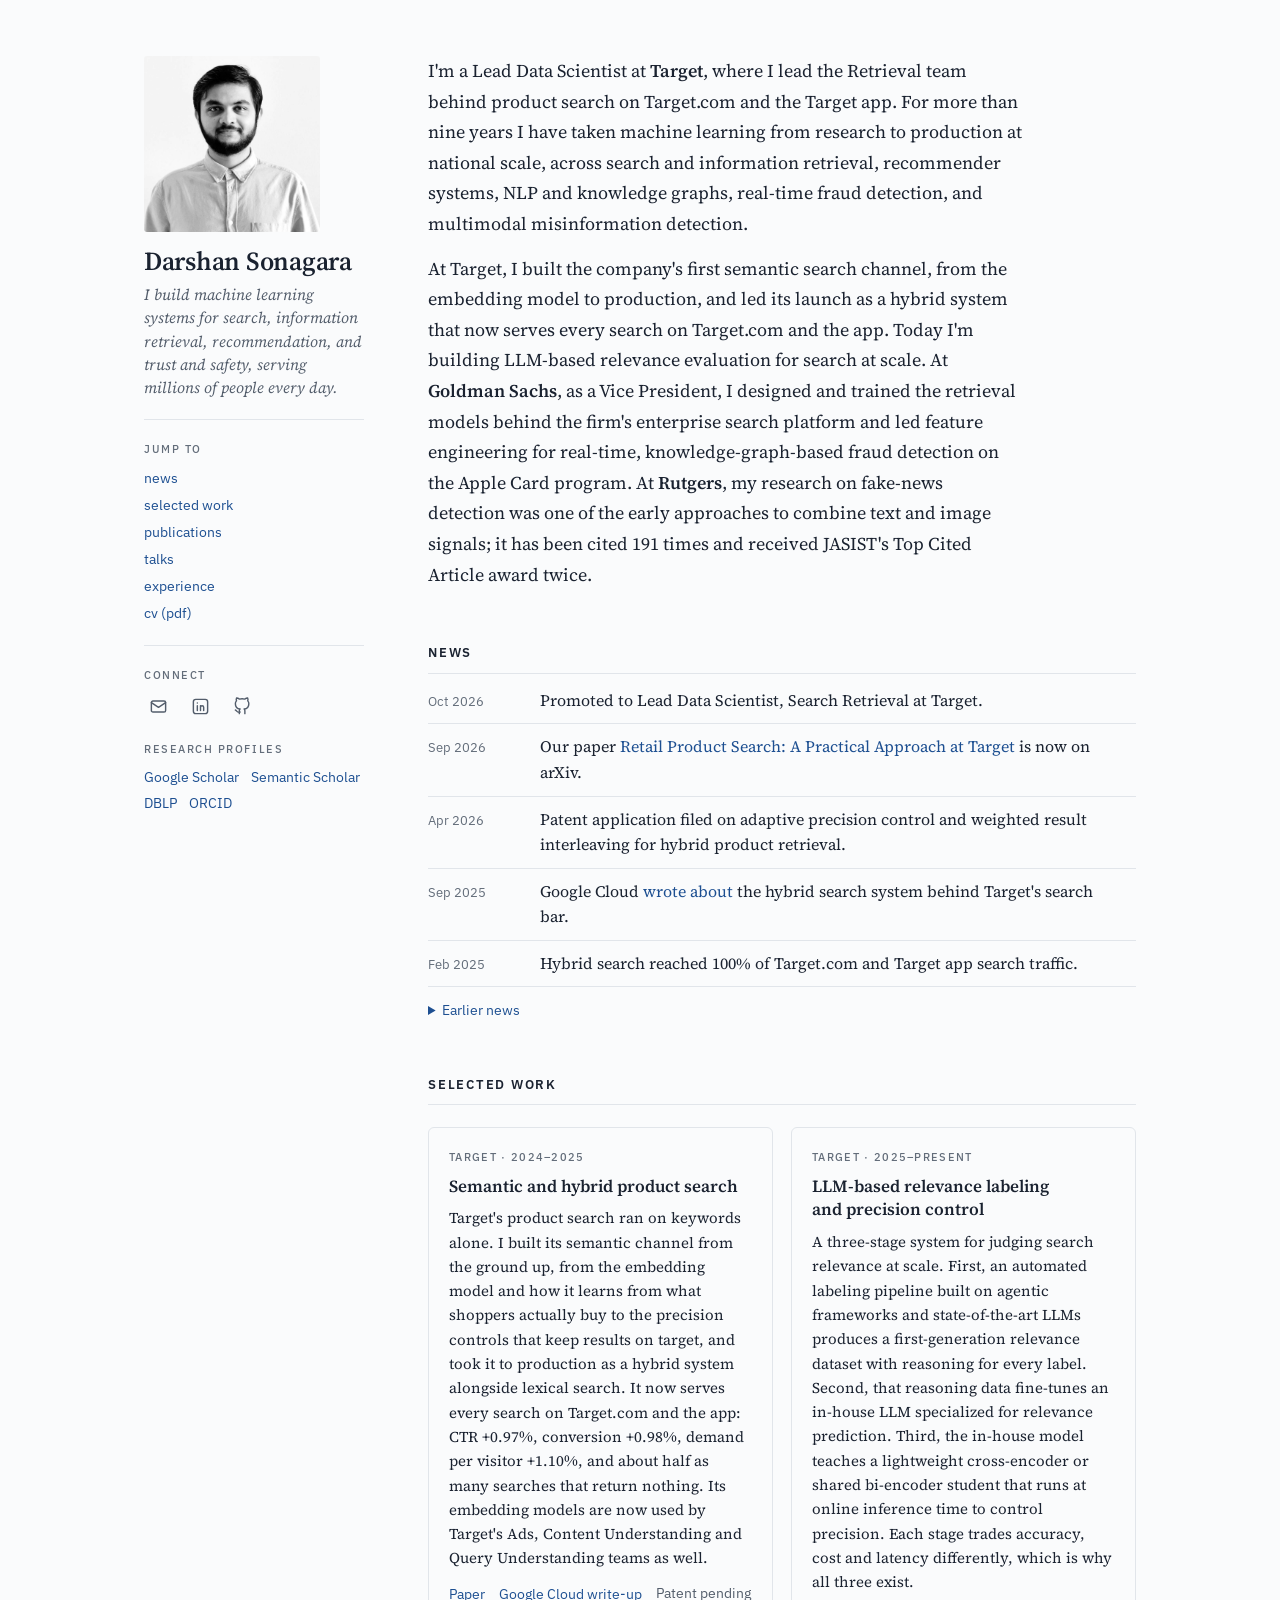
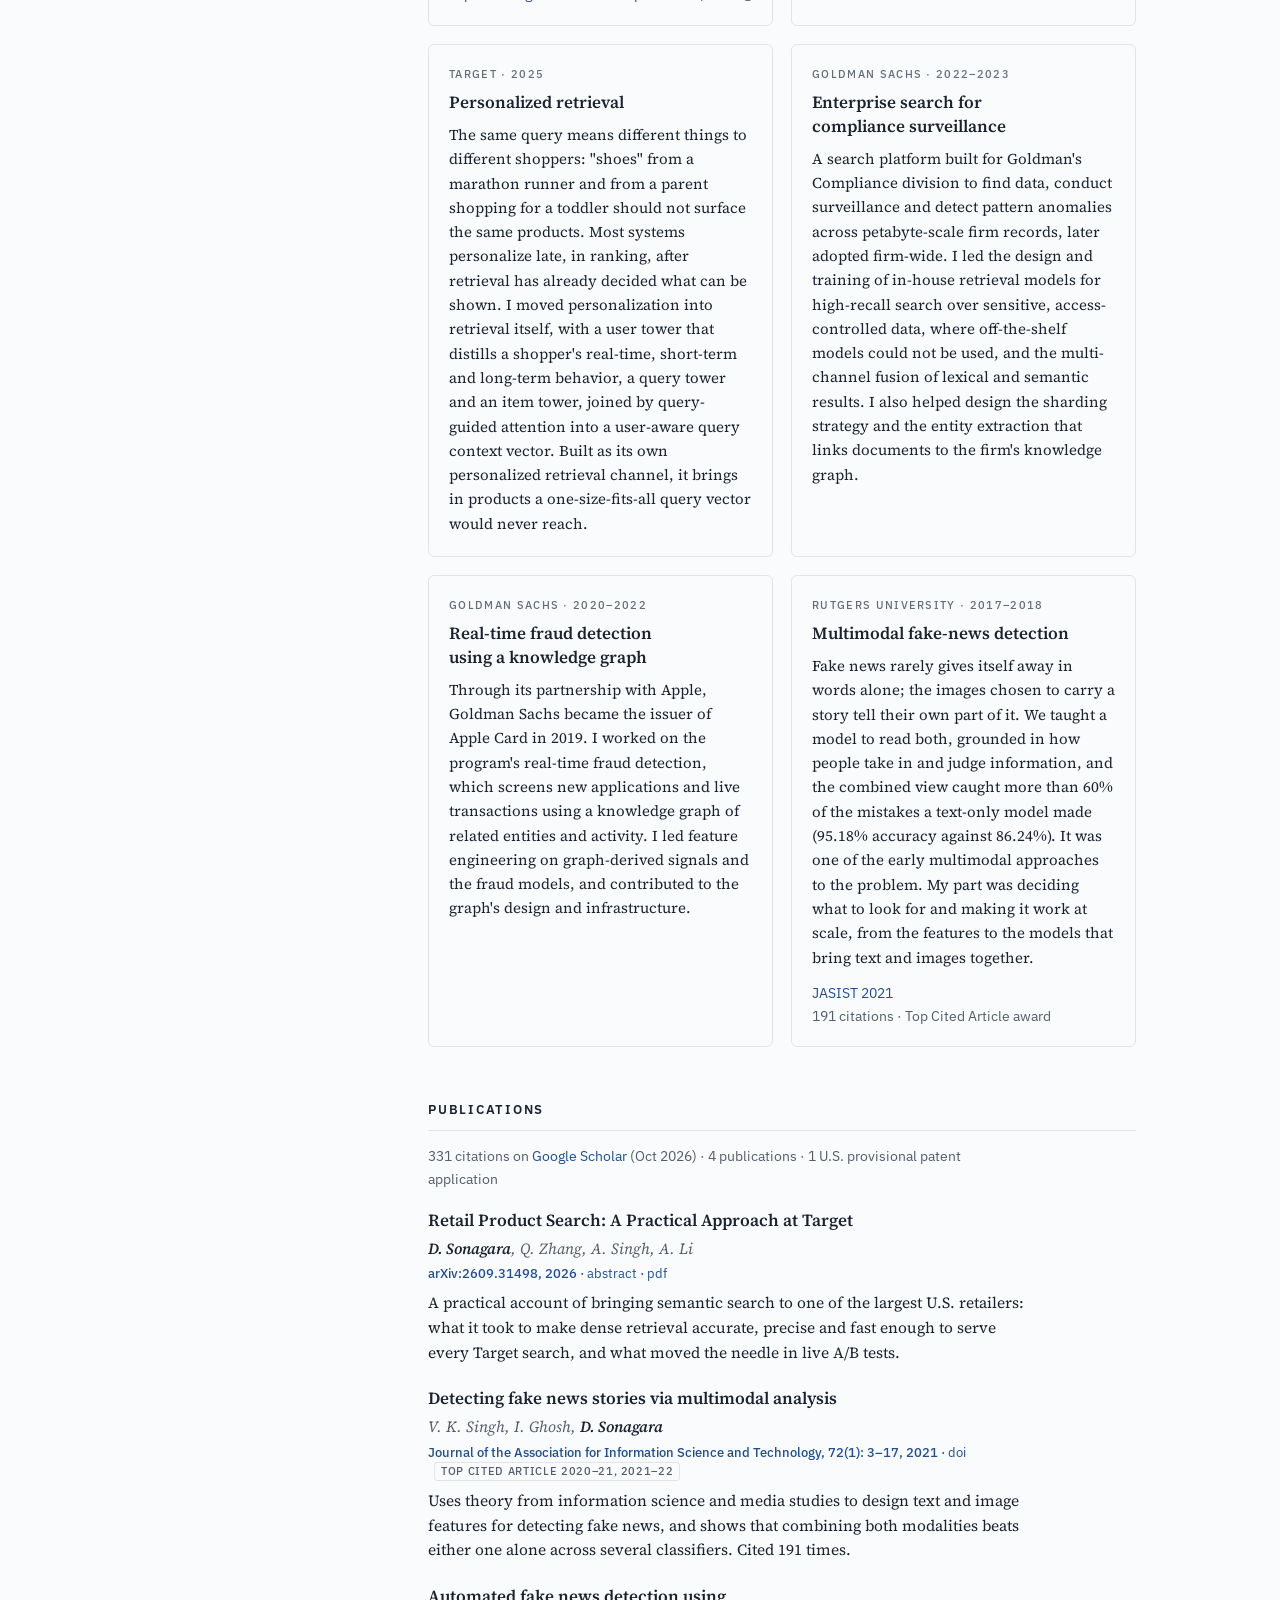
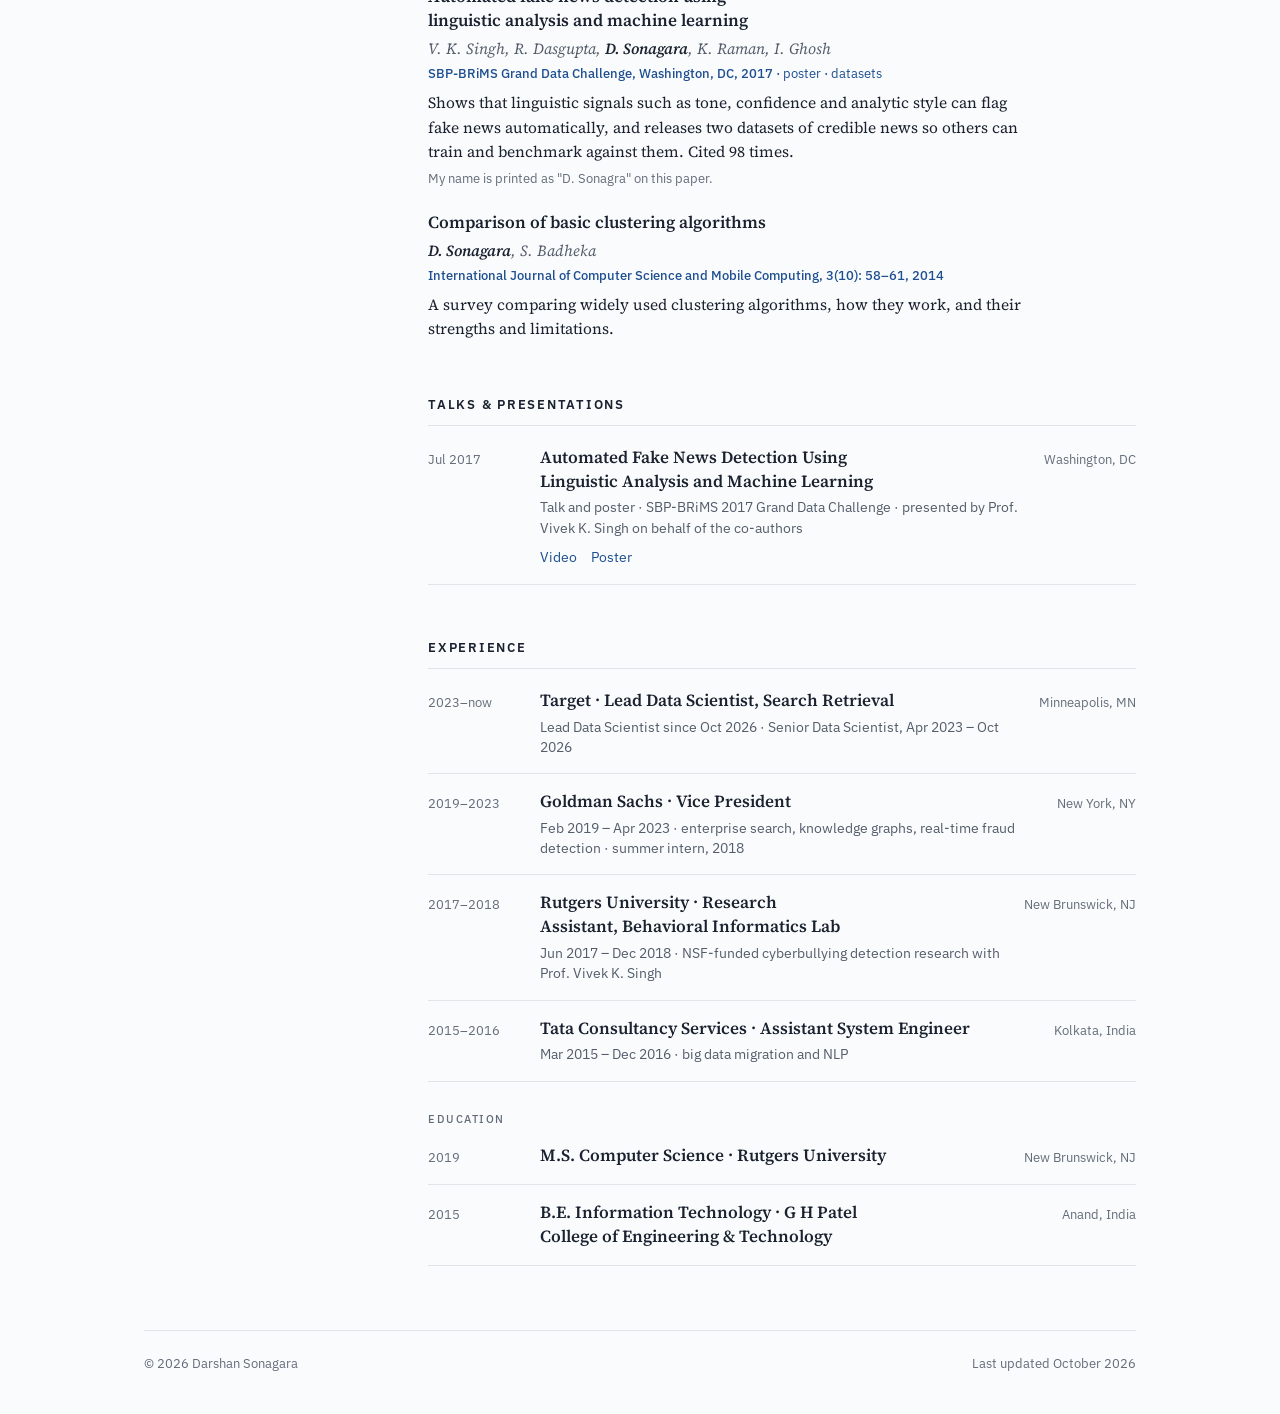
==== index.html @ cf30d99c "init" ====
<!doctype html>
<html lang="en">
<head>
<meta charset="utf-8">
<meta name="viewport" content="width=device-width, initial-scale=1, viewport-fit=cover">
<title>Darshan Sonagara</title>
<meta name="claude:viewport-fit-sides" content="cover">
<meta name="description" content="Darshan Sonagara is a Lead Data Scientist at Target who builds machine learning systems for search, information retrieval, recommendation, and trust and safety.">
<meta name="author" content="Darshan Sonagara">
<meta name="theme-color" content="#1d4f91">
<link rel="canonical" href="https://darshan2203.github.io/">
<meta property="og:type" content="profile">
<meta property="og:title" content="Darshan Sonagara">
<meta property="og:description" content="Lead Data Scientist at Target. Machine learning systems for search, information retrieval, recommendation, and trust and safety.">
<meta property="og:url" content="https://darshan2203.github.io/">
<meta property="og:image" content="https://darshan2203.github.io/assets/img/darshan.jpg">
<meta name="twitter:card" content="summary">
<link rel="icon" href="data:image/svg+xml,%3Csvg xmlns='http://www.w3.org/2000/svg' viewBox='0 0 64 64'%3E%3Crect width='64' height='64' rx='14' fill='%231d4f91'/%3E%3Ctext x='32' y='43' font-family='Georgia,serif' font-size='30' font-weight='700' fill='white' text-anchor='middle'%3EDS%3C/text%3E%3C/svg%3E">
<link rel="preconnect" href="https://fonts.googleapis.com">
<link rel="preconnect" href="https://fonts.gstatic.com" crossorigin>
<link rel="stylesheet" href="https://fonts.googleapis.com/css2?family=IBM+Plex+Sans:wght@400;500;600&amp;family=Source+Serif+4:ital,opsz,wght@0,8..60,400;0,8..60,600;1,8..60,400&amp;display=swap">
<link rel="stylesheet" href="assets/css/style.css">
<script type="application/ld+json">
{
  "@context": "https://schema.org",
  "@type": "Person",
  "name": "Darshan Sonagara",
  "alternateName": ["Darshan B. Sonagara", "Darshan Sonagra"],
  "url": "https://darshan2203.github.io/",
  "image": "https://darshan2203.github.io/assets/img/darshan.jpg",
  "jobTitle": "Lead Data Scientist",
  "worksFor": { "@type": "Organization", "name": "Target" },
  "alumniOf": [
    { "@type": "CollegeOrUniversity", "name": "Rutgers University" },
    { "@type": "CollegeOrUniversity", "name": "G H Patel College of Engineering & Technology" }
  ],
  "knowsAbout": ["Information retrieval", "Search", "Recommender systems", "Machine learning", "Natural language processing", "Knowledge graphs", "Trust and safety", "Fraud detection", "Misinformation detection"],
  "sameAs": [
    "https://scholar.google.com/citations?user=wBLBXfQAAAAJ",
    "https://www.semanticscholar.org/author/Darshan-Sonagara/1721001174",
    "https://dblp.org/pid/282/3063.html",
    "https://www.linkedin.com/in/darshan-sonagara/",
    "https://github.com/darshan2203",
    "https://orcid.org/0009-0008-5192-7582"
  ]
}
</script>
</head>
<body>

<div class="page">

  <aside class="side" aria-label="Profile">
    <div class="id">
      <img src="assets/img/darshan.jpg" alt="Portrait of Darshan Sonagara" width="176" height="176">
      <div>
        <h1>Darshan Sonagara</h1>
        <p class="tagline">I build machine learning systems for search, information retrieval, recommendation, and trust and safety, serving millions of people every day.</p>
      </div>
    </div>

    <hr>

    <nav aria-label="Sections">
      <p class="label">Jump to</p>
      <ul class="jump">
        <li><a href="#news">news</a></li>
        <li><a href="#work">selected work</a></li>
        <li><a href="#publications">publications</a></li>
        <li><a href="#talks">talks</a></li>
        <li><a href="#experience">experience</a></li>
        <li><a href="assets/cv/Darshan_Sonagara_CV.pdf">cv (pdf)</a></li>
      </ul>
    </nav>

    <hr>

    <div>
      <p class="label">Connect</p>
      <div class="icons">
        <a class="js-email" href="#contact" data-u="darshan.sonagara" data-d="gmail.com" aria-label="Email" title="Email"><svg viewBox="0 0 24 24" aria-hidden="true"><rect x="3" y="5" width="18" height="14" rx="2"/><path d="M3 7l9 6 9-6"/></svg></a>
        <a href="https://www.linkedin.com/in/darshan-sonagara/" aria-label="LinkedIn" title="LinkedIn"><svg viewBox="0 0 24 24" aria-hidden="true"><rect x="3" y="3" width="18" height="18" rx="3"/><path d="M8 11v6M8 7.5v.01M12 17v-4a2 2 0 0 1 4 0v4M12 11v6"/></svg></a>
        <a href="https://github.com/darshan2203" aria-label="GitHub" title="GitHub"><svg viewBox="0 0 24 24" aria-hidden="true"><path d="M9 19c-4 1.5-4-2-6-2.5M15 21v-3.5a3 3 0 0 0-1-2.3c3-.3 6-1.5 6-6.7a5 5 0 0 0-1.4-3.6 4.6 4.6 0 0 0-.1-3.6s-1.1-.3-3.7 1.4a12.5 12.5 0 0 0-6.6 0C5.6 1 4.5 1.3 4.5 1.3a4.6 4.6 0 0 0-.1 3.6A5 5 0 0 0 3 8.5c0 5.2 3 6.4 6 6.7a3 3 0 0 0-1 2.3V21"/></svg></a>
      </div>
    </div>

    <div>
      <p class="label">Research profiles</p>
      <p class="profiles"><a href="https://scholar.google.com/citations?user=wBLBXfQAAAAJ">Google Scholar</a><a href="https://www.semanticscholar.org/author/Darshan-Sonagara/1721001174">Semantic Scholar</a><a href="https://dblp.org/pid/282/3063.html">DBLP</a><a href="https://orcid.org/0009-0008-5192-7582">ORCID</a></p>
    </div>
  </aside>

  <main>

    <section id="about" aria-label="About">
      <div class="bio">
        <p>I'm a Lead Data Scientist at <b>Target</b>, where I lead the Retrieval team behind product search on Target.com and the Target app. For more than nine years I have taken machine learning from research to production at national scale, across search and information retrieval, recommender systems, NLP and knowledge graphs, real-time fraud detection, and multimodal misinformation detection.</p>
        <p>At Target, I built the company's first semantic search channel, from the embedding model to production, and led its launch as a hybrid system that now serves every search on Target.com and the app. Today I'm building LLM-based relevance evaluation for search at scale. At <b>Goldman Sachs</b>, as a Vice President, I designed and trained the retrieval models behind the firm's enterprise search platform and led feature engineering for real-time, knowledge-graph-based fraud detection on the Apple Card program. At <b>Rutgers</b>, my research on fake-news detection was one of the early approaches to combine text and image signals; it has been cited 191 times and received JASIST's Top Cited Article award twice.</p>
      </div>
    </section>

    <section id="news" aria-labelledby="news-title">
      <h2 id="news-title">News</h2>
      <ul class="rows">
        <li class="row compact"><span class="when">Oct 2026</span><div class="what">Promoted to Lead Data Scientist, Search Retrieval at Target.</div></li>
        <li class="row compact"><span class="when">Sep 2026</span><div class="what"><span>Our paper <a href="https://arxiv.org/abs/2609.31498">Retail Product Search: A Practical Approach at Target</a> is now on arXiv.</span></div></li>
        <li class="row compact"><span class="when">Apr 2026</span><div class="what">Patent application filed on adaptive precision control and weighted result interleaving for hybrid product retrieval.</div></li>
        <li class="row compact"><span class="when">Sep 2025</span><div class="what"><span>Google Cloud <a href="https://cloud.google.com/blog/topics/retail/from-query-to-cart-inside-targets-search-bar-overhaul-with-alloydb-ai/">wrote about</a> the hybrid search system behind Target's search bar.</span></div></li>
        <li class="row compact"><span class="when">Feb 2025</span><div class="what">Hybrid search reached 100% of Target.com and Target app search traffic.</div></li>
      </ul>
      <details class="more">
        <summary>Earlier news</summary>
        <ul class="rows">
          <li class="row compact"><span class="when">Apr 2023</span><div class="what">Joined Target as a Senior Data Scientist on the Search team.</div></li>
          <li class="row compact"><span class="when">May 2020</span><div class="what"><span>Our paper <a href="https://doi.org/10.1002/asi.24359">Detecting fake news stories via multimodal analysis</a> was published online in JASIST.</span></div></li>
          <li class="row compact"><span class="when">Feb 2019</span><div class="what">Joined Goldman Sachs in New York.</div></li>
          <li class="row compact"><span class="when">Jul 2017</span><div class="what">Our fake-news detection work was presented at SBP-BRiMS 2017 in Washington, DC, with two public credible-news datasets.</div></li>
          <li class="row compact"><span class="when">Jun 2017</span><div class="what">Joined Prof. Vivek K. Singh's Behavioral Informatics Lab at Rutgers as a Research Assistant.</div></li>
        </ul>
      </details>
    </section>

    <section id="work" aria-labelledby="work-title">
      <h2 id="work-title">Selected work</h2>
      <div class="cards">
        <article class="card">
          <span class="meta">Target · 2024–2025</span>
          <h3>Semantic and hybrid product search</h3>
          <p>Target's product search ran on keywords alone. I built its semantic channel from the ground up, from the embedding model and how it learns from what shoppers actually buy to the precision controls that keep results on target, and took it to production as a hybrid system alongside lexical search. It now serves every search on Target.com and the app: CTR +0.97%, conversion +0.98%, demand per visitor +1.10%, and about half as many searches that return nothing. Its embedding models are now used by Target's Ads, Content Understanding and Query Understanding teams as well.</p>
            <div class="links"><a href="https://arxiv.org/abs/2609.31498">Paper</a><a href="https://cloud.google.com/blog/topics/retail/from-query-to-cart-inside-targets-search-bar-overhaul-with-alloydb-ai/">Google Cloud write-up</a><span class="sub">Patent pending</span></div>
        </article>
        <article class="card">
          <span class="meta">Target · 2025–present</span>
          <h3>LLM-based relevance labeling and precision control</h3>
          <p>A three-stage system for judging search relevance at scale. First, an automated labeling pipeline built on agentic frameworks and state-of-the-art LLMs produces a first-generation relevance dataset with reasoning for every label. Second, that reasoning data fine-tunes an in-house LLM specialized for relevance prediction. Third, the in-house model teaches a lightweight cross-encoder or shared bi-encoder student that runs at online inference time to control precision. Each stage trades accuracy, cost and latency differently, which is why all three exist.</p>
        </article>
        <article class="card">
          <span class="meta">Target · 2025</span>
          <h3>Personalized retrieval</h3>
          <p>The same query means different things to different shoppers: "shoes" from a marathon runner and from a parent shopping for a toddler should not surface the same products. Most systems personalize late, in ranking, after retrieval has already decided what can be shown. I moved personalization into retrieval itself, with a user tower that distills a shopper's real-time, short-term and long-term behavior, a query tower and an item tower, joined by query-guided attention into a user-aware query context vector. Built as its own personalized retrieval channel, it brings in products a one-size-fits-all query vector would never reach.</p>
        </article>
        <article class="card">
          <span class="meta">Goldman Sachs · 2022–2023</span>
          <h3>Enterprise search for compliance surveillance</h3>
          <p>A search platform built for Goldman's Compliance division to find data, conduct surveillance and detect pattern anomalies across petabyte-scale firm records, later adopted firm-wide. I led the design and training of in-house retrieval models for high-recall search over sensitive, access-controlled data, where off-the-shelf models could not be used, and the multi-channel fusion of lexical and semantic results. I also helped design the sharding strategy and the entity extraction that links documents to the firm's knowledge graph.</p>
        </article>
        <article class="card">
          <span class="meta">Goldman Sachs · 2020–2022</span>
          <h3>Real-time fraud detection using a knowledge graph</h3>
          <p>Through its partnership with Apple, Goldman Sachs became the issuer of Apple Card in 2019. I worked on the program's real-time fraud detection, which screens new applications and live transactions using a knowledge graph of related entities and activity. I led feature engineering on graph-derived signals and the fraud models, and contributed to the graph's design and infrastructure.</p>
        </article>
        <article class="card">
          <span class="meta">Rutgers University · 2017–2018</span>
          <h3>Multimodal fake-news detection</h3>
          <p>Fake news rarely gives itself away in words alone; the images chosen to carry a story tell their own part of it. We taught a model to read both, grounded in how people take in and judge information, and the combined view caught more than 60% of the mistakes a text-only model made (95.18% accuracy against 86.24%). It was one of the early multimodal approaches to the problem. My part was deciding what to look for and making it work at scale, from the features to the models that bring text and images together.</p>
            <div class="links"><a href="https://doi.org/10.1002/asi.24359">JASIST 2021</a><span class="sub">191 citations · Top Cited Article award</span></div>
        </article>
      </div>
    </section>

    <section id="publications" aria-labelledby="pubs-title">
      <h2 id="pubs-title">Publications</h2>
      <p class="facts">331 citations on <a href="https://scholar.google.com/citations?user=wBLBXfQAAAAJ">Google Scholar</a> (Oct 2026) · 4 publications · 1 U.S. provisional patent application</p>
      <ul class="pubs">
        <li class="pub">
          <h3>Retail Product Search: A Practical Approach at Target</h3>
          <span class="authors"><span class="me">D. Sonagara</span>, Q. Zhang, A. Singh, A. Li</span>
          <span class="venue">arXiv:2609.31498, 2026 · <a href="https://arxiv.org/abs/2609.31498">abstract</a> · <a href="https://arxiv.org/pdf/2609.31498">pdf</a></span>
          <p>A practical account of bringing semantic search to one of the largest U.S. retailers: what it took to make dense retrieval accurate, precise and fast enough to serve every Target search, and what moved the needle in live A/B tests.</p>
        </li>
        <li class="pub">
          <h3>Detecting fake news stories via multimodal analysis</h3>
          <span class="authors">V. K. Singh, I. Ghosh, <span class="me">D. Sonagara</span></span>
          <span class="venue">Journal of the Association for Information Science and Technology, 72(1): 3–17, 2021 · <a href="https://doi.org/10.1002/asi.24359">doi</a><span class="tag">Top Cited Article 2020–21, 2021–22</span></span>
          <p>Uses theory from information science and media studies to design text and image features for detecting fake news, and shows that combining both modalities beats either one alone across several classifiers. Cited 191 times.</p>
        </li>
        <li class="pub">
          <h3>Automated fake news detection using linguistic analysis and machine learning</h3>
          <span class="authors">V. K. Singh, R. Dasgupta, <span class="me">D. Sonagara</span>, K. Raman, I. Ghosh</span>
          <span class="venue">SBP-BRiMS Grand Data Challenge, Washington, DC, 2017 · <a href="https://sbp-brims.org/2017/proceedings/papers/challenge_papers/Poster_AutomatedFakeNewsDetection.pdf">poster</a> · <a href="http://bit.ly/2sGcJz4">datasets</a></span>
          <p>Shows that linguistic signals such as tone, confidence and analytic style can flag fake news automatically, and releases two datasets of credible news so others can train and benchmark against them. Cited 98 times.</p>
          <span class="aside">My name is printed as "D. Sonagra" on this paper.</span>
        </li>
        <li class="pub">
          <h3>Comparison of basic clustering algorithms</h3>
          <span class="authors"><span class="me">D. Sonagara</span>, S. Badheka</span>
          <span class="venue">International Journal of Computer Science and Mobile Computing, 3(10): 58–61, 2014</span>
          <p>A survey comparing widely used clustering algorithms, how they work, and their strengths and limitations.</p>
        </li>
      </ul>
    </section>

    <section id="talks" aria-labelledby="talks-title">
      <h2 id="talks-title">Talks &amp; presentations</h2>
      <ul class="rows">
        <li class="row">
          <span class="when">Jul 2017</span>
          <div class="what">
            <h3>Automated Fake News Detection Using Linguistic Analysis and Machine Learning</h3>
            <span class="sub">Talk and poster · SBP-BRiMS 2017 Grand Data Challenge · presented by Prof. Vivek K. Singh on behalf of the co-authors</span>
            <div class="links"><a href="https://www.youtube.com/watch?v=52TGYLeExQo&amp;t=7s">Video</a><a href="https://sbp-brims.org/2017/proceedings/papers/challenge_papers/Poster_AutomatedFakeNewsDetection.pdf">Poster</a></div>
          </div>
          <span class="where">Washington, DC</span>
        </li>
      </ul>
    </section>

    <section id="experience" aria-labelledby="exp-title">
      <h2 id="exp-title">Experience</h2>
      <ul class="rows">
        <li class="row">
          <span class="when">2023–now</span>
          <div class="what">
            <h3>Target · Lead Data Scientist, Search Retrieval</h3>
            <span class="sub">Lead Data Scientist since Oct 2026 · Senior Data Scientist, Apr 2023 – Oct 2026</span>
          </div>
          <span class="where">Minneapolis, MN</span>
        </li>
        <li class="row">
          <span class="when">2019–2023</span>
          <div class="what">
            <h3>Goldman Sachs · Vice President</h3>
            <span class="sub">Feb 2019 – Apr 2023 · enterprise search, knowledge graphs, real-time fraud detection · summer intern, 2018</span>
          </div>
          <span class="where">New York, NY</span>
        </li>
        <li class="row">
          <span class="when">2017–2018</span>
          <div class="what">
            <h3>Rutgers University · Research Assistant, Behavioral Informatics Lab</h3>
            <span class="sub">Jun 2017 – Dec 2018 · NSF-funded cyberbullying detection research with Prof. Vivek K. Singh</span>
          </div>
          <span class="where">New Brunswick, NJ</span>
        </li>
        <li class="row">
          <span class="when">2015–2016</span>
          <div class="what">
            <h3>Tata Consultancy Services · Assistant System Engineer</h3>
            <span class="sub">Mar 2015 – Dec 2016 · big data migration and NLP</span>
          </div>
          <span class="where">Kolkata, India</span>
        </li>
      </ul>
      <p class="subhead">Education</p>
      <ul class="rows">
        <li class="row">
          <span class="when">2019</span>
          <div class="what"><h3>M.S. Computer Science · Rutgers University</h3></div>
          <span class="where">New Brunswick, NJ</span>
        </li>
        <li class="row">
          <span class="when">2015</span>
          <div class="what"><h3>B.E. Information Technology · G H Patel College of Engineering &amp; Technology</h3></div>
          <span class="where">Anand, India</span>
        </li>
      </ul>
    </section>

  </main>

  <footer id="contact">
    <span>© 2026 Darshan Sonagara</span>
    <span>Last updated October 2026</span>
  </footer>

</div>

<script>
  // The address is assembled only when a visitor clicks, so it never appears as plain text in the page source.
  document.querySelectorAll(".js-email").forEach(function (link) {
    link.addEventListener("click", function (event) {
      event.preventDefault();
      window.location.href = "mailto:" + link.dataset.u + "@" + link.dataset.d;
    });
  });
</script>
</body>
</html>
---- assets/css/style.css ----
/* Layout: a fixed-width profile sidebar (identity, jump links, contact) beside one reading column of ruled, dated rows; on phones the sidebar becomes a compact header. */
:root {
  --bg: #fafbfc;
  --fg: #1a2230;
  --muted: #535d6b;
  --faint: #636d7a;
  --line: #e1e5ea;
  --accent: #1d4f91;
  --accent-hover: #123766;
  --font-serif: "Source Serif 4", "Source Serif Pro", Georgia, "Times New Roman", serif;
  --font-sans: "IBM Plex Sans", system-ui, -apple-system, "Segoe UI", Arial, sans-serif;
}
@media (prefers-color-scheme: dark) {
  :root:not([data-theme="light"]) {
    --bg: #0f141a;
    --fg: #e3e8ee;
    --muted: #a7b1bd;
    --faint: #939daa;
    --line: #26303b;
    --accent: #8fb6ec;
    --accent-hover: #bad3f5;
    color-scheme: dark;
  }
}
:root[data-theme="dark"] {
  --bg: #0f141a;
  --fg: #e3e8ee;
  --muted: #a7b1bd;
  --faint: #939daa;
  --line: #26303b;
  --accent: #8fb6ec;
  --accent-hover: #bad3f5;
  color-scheme: dark;
}

* { box-sizing: border-box; }
html { scroll-behavior: smooth; }
@media (prefers-reduced-motion: reduce) { html { scroll-behavior: auto; } }
body {
  margin: 0;
  background: var(--bg);
  color: var(--fg);
  font-family: var(--font-serif);
  font-size: 1.0625rem;
  line-height: 1.65;
  -webkit-font-smoothing: antialiased;
}
img { max-width: 100%; }
a { color: var(--accent); text-decoration: none; }
a:hover { color: var(--accent-hover); text-decoration: underline; text-underline-offset: 2px; }
a:focus-visible, summary:focus-visible { outline: 2px solid var(--accent); outline-offset: 3px; border-radius: 2px; }
h1, h2, h3 { text-wrap: balance; }
b, strong { font-weight: 600; }

.page {
  max-width: 1040px;
  margin: 0 auto;
  padding-left: max(24px, env(safe-area-inset-left, 0px));
  padding-right: max(24px, env(safe-area-inset-right, 0px));
  padding-block: 56px 40px;
  display: grid;
  grid-template-columns: 220px minmax(0, 1fr);
  gap: 64px;
  align-items: start;
}

/* Sidebar */
.side { position: sticky; top: 40px; display: flex; flex-direction: column; gap: 20px; font-family: var(--font-sans); }
.id { display: flex; flex-direction: column; gap: 14px; }
.id img { width: 176px; height: 176px; object-fit: cover; border-radius: 3px; display: block; }
.id h1 { margin: 0; font-family: var(--font-serif); font-size: 1.625rem; font-weight: 600; line-height: 1.2; letter-spacing: -0.01em; }
.id .tagline { margin: 6px 0 0; font-family: var(--font-serif); font-style: italic; font-size: 0.96875rem; line-height: 1.5; color: var(--muted); }
.side hr { border: 0; border-top: 1px solid var(--line); margin: 0; width: 100%; }
.label { font-size: 0.6875rem; font-weight: 500; letter-spacing: 0.14em; text-transform: uppercase; color: var(--faint); margin: 0 0 8px; }
.jump { list-style: none; margin: 0; padding: 0; display: flex; flex-direction: column; gap: 4px; font-size: 0.875rem; }
.icons { display: flex; gap: 14px; align-items: center; }
.icons a { display: inline-flex; width: 28px; height: 28px; align-items: center; justify-content: center; color: var(--muted); border-radius: 4px; }
.icons a:hover { color: var(--accent); }
.icons svg { width: 19px; height: 19px; fill: none; stroke: currentColor; stroke-width: 1.8; stroke-linecap: round; stroke-linejoin: round; }
.profiles { display: flex; flex-wrap: wrap; gap: 2px 12px; font-size: 0.875rem; margin: 0; }

/* Main column */
main { min-width: 0; display: flex; flex-direction: column; gap: 52px; }
.bio { display: flex; flex-direction: column; gap: 14px; max-width: 66ch; font-size: 1.125rem; line-height: 1.7; }
.bio p { margin: 0; }
.facts { margin: 14px 0 0; max-width: 72ch; font-family: var(--font-sans); font-size: 0.875rem; color: var(--muted); font-variant-numeric: tabular-nums; }

section { scroll-margin-top: 24px; }
section > h2 {
  margin: 0 0 4px;
  padding-bottom: 10px;
  border-bottom: 1px solid var(--line);
  font-family: var(--font-sans);
  font-size: 0.78125rem;
  font-weight: 600;
  letter-spacing: 0.14em;
  text-transform: uppercase;
  color: var(--fg);
}

/* The dated row used by news, work, talks and experience */
.rows { list-style: none; margin: 0; padding: 0; }
.row {
  display: grid;
  grid-template-columns: 92px minmax(0, 1fr) auto;
  gap: 4px 20px;
  padding-block: 16px;
  border-bottom: 1px solid var(--line);
}
.when { font-family: var(--font-sans); font-size: 0.8125rem; color: var(--faint); padding-top: 3px; font-variant-numeric: tabular-nums; }
.where { font-family: var(--font-sans); font-size: 0.8125rem; color: var(--faint); padding-top: 3px; text-align: right; white-space: nowrap; }
.what { min-width: 0; display: flex; flex-direction: column; gap: 4px; }
.what h3 { margin: 0; font-size: 1.0625rem; font-weight: 600; line-height: 1.4; }
.what p { margin: 2px 0 0; font-size: 1rem; line-height: 1.65; max-width: 64ch; }
.sub { font-family: var(--font-sans); font-size: 0.84375rem; color: var(--muted); line-height: 1.5; }
.links { font-family: var(--font-sans); font-size: 0.84375rem; display: flex; flex-wrap: wrap; gap: 2px 14px; margin-top: 4px; }
.row.compact { padding-block: 10px; }
.row.compact .what { font-size: 1rem; line-height: 1.6; }

.more { margin-top: 12px; }
.more summary { cursor: pointer; font-family: var(--font-sans); font-size: 0.84375rem; color: var(--accent); width: fit-content; }
.more summary:hover { color: var(--accent-hover); }

/* Selected work cards */
.cards { display: grid; grid-template-columns: repeat(auto-fit, minmax(280px, 1fr)); gap: 18px; padding-top: 18px; }
.card { border: 1px solid var(--line); border-radius: 6px; padding: 20px; display: flex; flex-direction: column; gap: 8px; min-width: 0; }
.card .meta { font-family: var(--font-sans); font-size: 0.6875rem; font-weight: 500; letter-spacing: 0.12em; text-transform: uppercase; color: var(--faint); }
.card h3 { margin: 0; font-size: 1.0625rem; font-weight: 600; line-height: 1.4; }
.card p { margin: 0; font-size: 0.9375rem; line-height: 1.62; }
.card .links { margin-top: auto; padding-top: 4px; }

/* Publications, set like a reference list */
.pubs { list-style: none; margin: 0; padding: 18px 0 0; display: flex; flex-direction: column; gap: 22px; }
.pub { display: flex; flex-direction: column; gap: 3px; max-width: 68ch; }
.pub h3 { margin: 0; font-size: 1.0625rem; font-weight: 600; line-height: 1.4; }
.authors { font-style: italic; color: var(--muted); font-size: 0.96875rem; }
.authors .me { font-weight: 600; color: var(--fg); }
.venue { font-family: var(--font-sans); font-size: 0.8125rem; color: var(--accent); font-weight: 500; line-height: 1.5; }
.venue a { font-weight: 400; }
.tag { display: inline-block; margin-left: 6px; padding: 0 6px; border: 1px solid var(--line); border-radius: 3px; font-size: 0.6875rem; letter-spacing: 0.06em; text-transform: uppercase; color: var(--muted); vertical-align: 1px; }
.pub p { margin: 4px 0 0; font-size: 0.96875rem; line-height: 1.6; }
.pub .aside { font-family: var(--font-sans); font-size: 0.78125rem; color: var(--faint); }

.subhead { margin: 28px 0 0; font-family: var(--font-sans); font-size: 0.6875rem; font-weight: 500; letter-spacing: 0.14em; text-transform: uppercase; color: var(--faint); }

footer { grid-column: 1 / -1; border-top: 1px solid var(--line); padding-top: 22px; font-family: var(--font-sans); font-size: 0.8125rem; color: var(--faint); display: flex; flex-wrap: wrap; gap: 6px 16px; justify-content: space-between; }

/* Tablet and phone: sidebar becomes a header */
@media (max-width: 860px) {
  .page { grid-template-columns: minmax(0, 1fr); gap: 40px; padding-block: 32px 32px; }
  .side { position: static; gap: 16px; }
  .id { flex-direction: row; align-items: center; gap: 18px; }
  .id img { width: 96px; height: 96px; flex: none; }
  .jump { flex-direction: row; flex-wrap: wrap; gap: 4px 16px; }
  .bio { font-size: 1.0625rem; }
}
@media (max-width: 560px) {
  .row { grid-template-columns: minmax(0, 1fr); gap: 2px; }
  .where { text-align: left; padding-top: 0; }
  .when { padding-top: 0; }
}
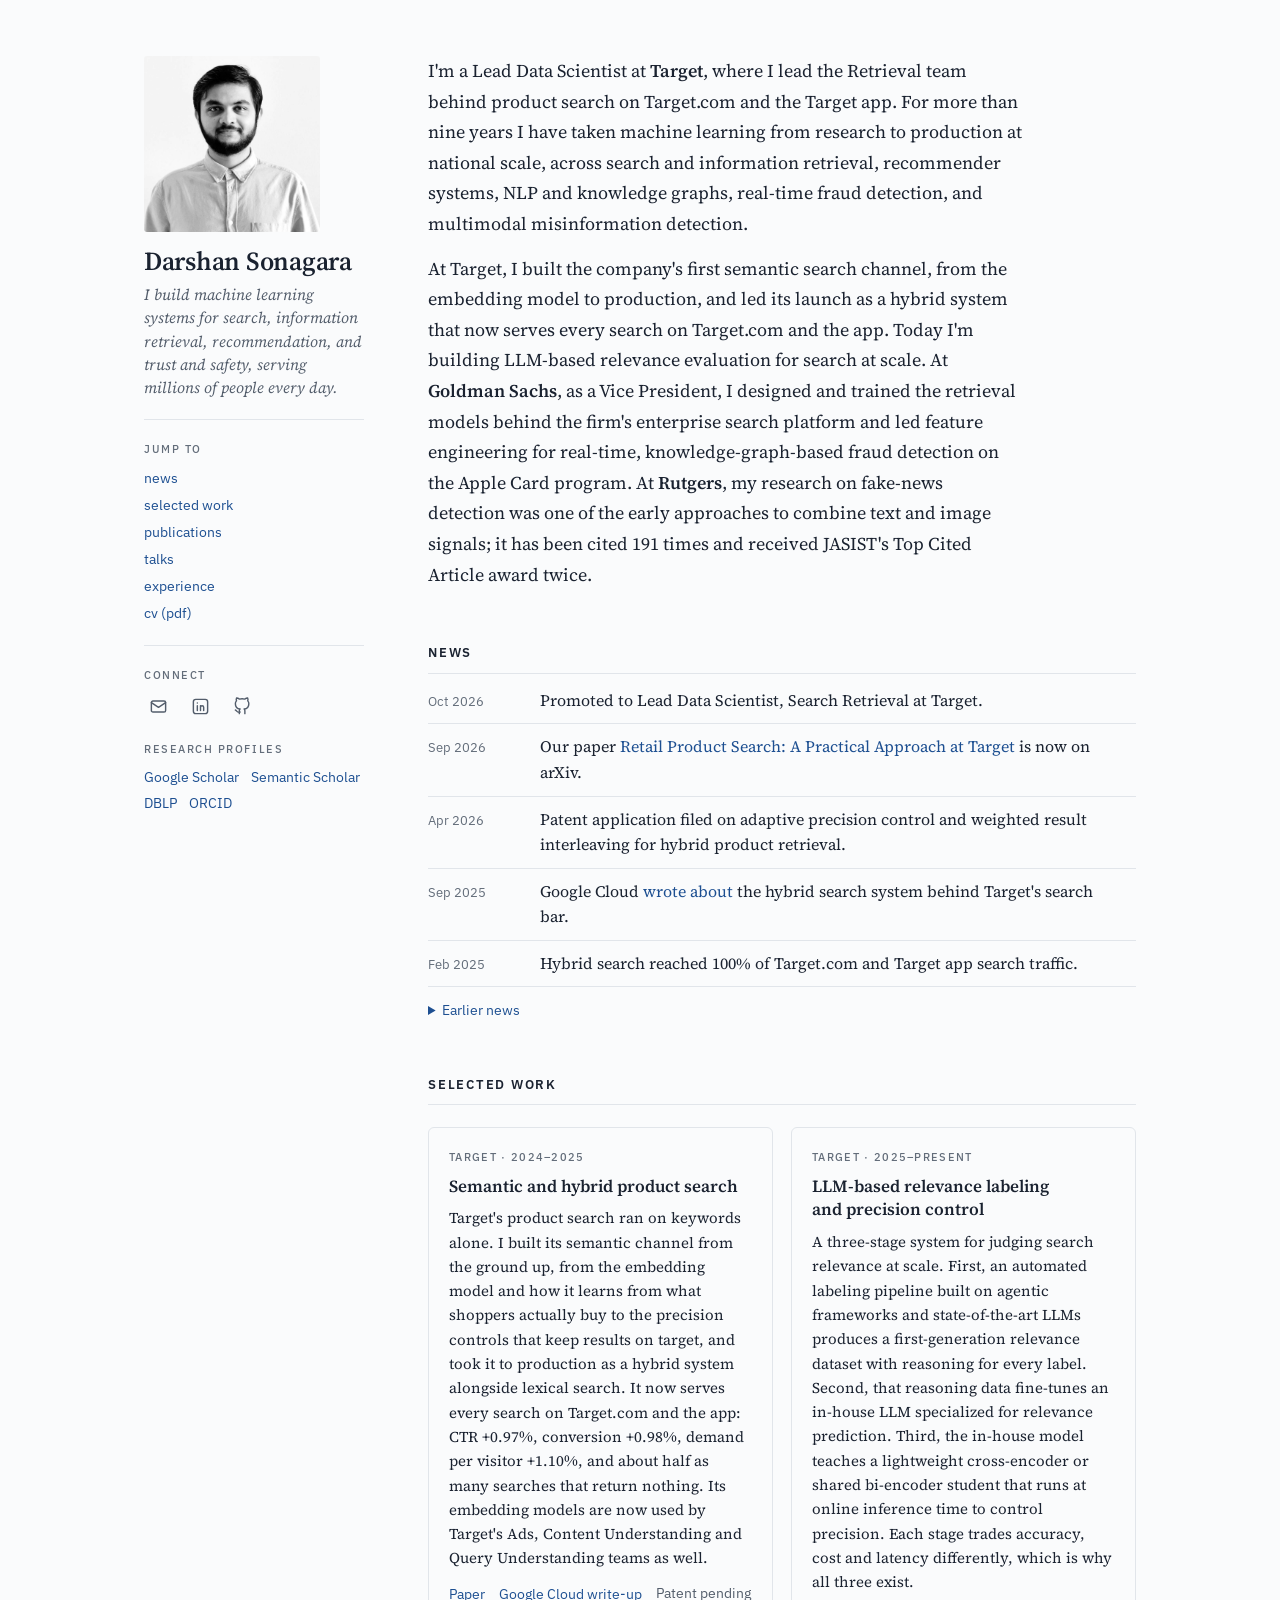
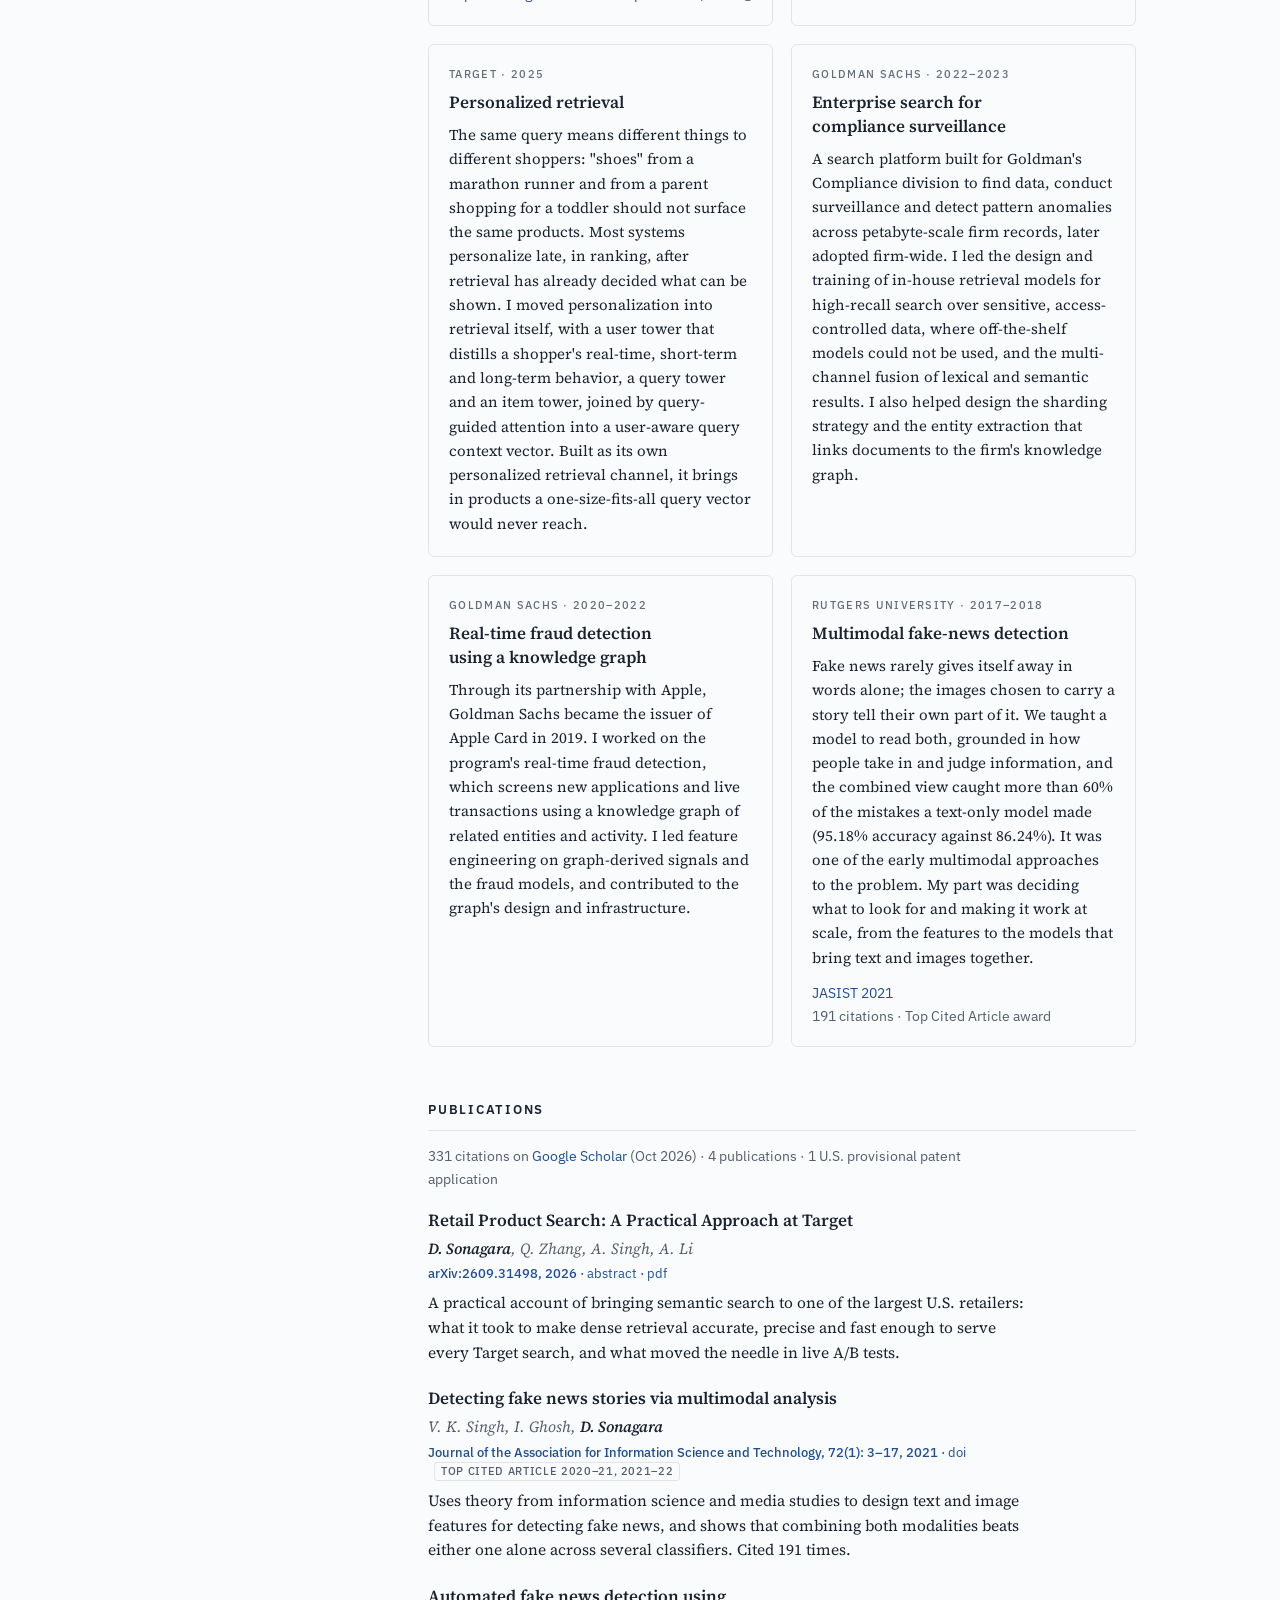
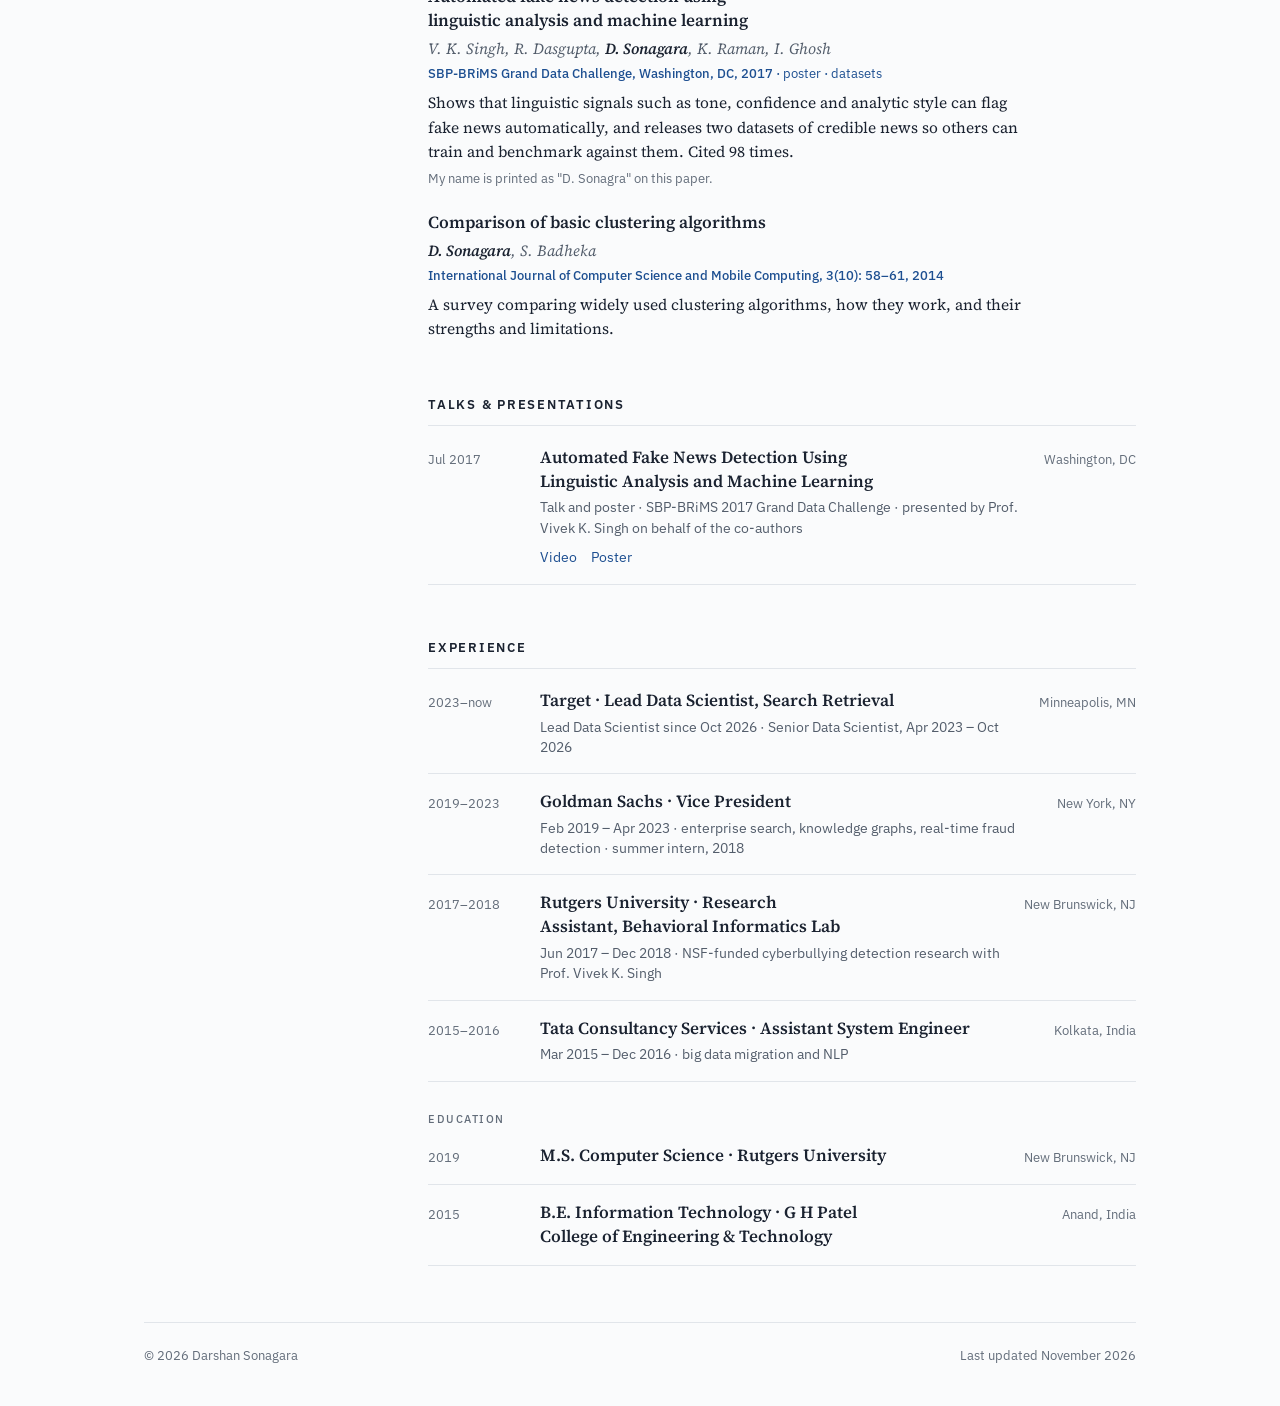
==== commit f27c625e: "format fix" ====
--- a/index.html
+++ b/index.html
@@ -49,6 +49,7 @@
 <body>
 
 <div class="page">
+<div class="layout">
 
   <aside class="side" aria-label="Profile">
     <div class="id">
@@ -258,9 +259,11 @@
 
   </main>
 
+</div>
+
   <footer id="contact">
     <span>© 2026 Darshan Sonagara</span>
-    <span>Last updated October 2026</span>
+    <span>Last updated November 2026</span>
   </footer>
 
 </div>
--- a/assets/css/style.css
+++ b/assets/css/style.css
@@ -58,14 +58,20 @@
   padding-left: max(24px, env(safe-area-inset-left, 0px));
   padding-right: max(24px, env(safe-area-inset-right, 0px));
   padding-block: 56px 40px;
+}
+/* Sidebar and content share this grid; the footer sits outside it, so the sticky sidebar stops before the footer. */
+.layout {
   display: grid;
   grid-template-columns: 220px minmax(0, 1fr);
   gap: 64px;
   align-items: start;
 }
 
-/* Sidebar */
-.side { position: sticky; top: 40px; display: flex; flex-direction: column; gap: 20px; font-family: var(--font-sans); }
+/* Sidebar: stays in view while scrolling, but only on screens tall enough to show all of it */
+.side { display: flex; flex-direction: column; gap: 20px; font-family: var(--font-sans); }
+@media (min-width: 861px) and (min-height: 820px) {
+  .side { position: sticky; top: 40px; }
+}
 .id { display: flex; flex-direction: column; gap: 14px; }
 .id img { width: 176px; height: 176px; object-fit: cover; border-radius: 3px; display: block; }
 .id h1 { margin: 0; font-family: var(--font-serif); font-size: 1.625rem; font-weight: 600; line-height: 1.2; letter-spacing: -0.01em; }
@@ -143,12 +149,14 @@
 
 .subhead { margin: 28px 0 0; font-family: var(--font-sans); font-size: 0.6875rem; font-weight: 500; letter-spacing: 0.14em; text-transform: uppercase; color: var(--faint); }
 
-footer { grid-column: 1 / -1; border-top: 1px solid var(--line); padding-top: 22px; font-family: var(--font-sans); font-size: 0.8125rem; color: var(--faint); display: flex; flex-wrap: wrap; gap: 6px 16px; justify-content: space-between; }
+footer { margin-top: 56px; border-top: 1px solid var(--line); padding-top: 22px; font-family: var(--font-sans); font-size: 0.8125rem; color: var(--faint); display: flex; flex-wrap: wrap; gap: 6px 16px; justify-content: space-between; }
 
 /* Tablet and phone: sidebar becomes a header */
 @media (max-width: 860px) {
-  .page { grid-template-columns: minmax(0, 1fr); gap: 40px; padding-block: 32px 32px; }
-  .side { position: static; gap: 16px; }
+  .page { padding-block: 32px 32px; }
+  .layout { grid-template-columns: minmax(0, 1fr); gap: 40px; }
+  footer { margin-top: 40px; }
+  .side { gap: 16px; }
   .id { flex-direction: row; align-items: center; gap: 18px; }
   .id img { width: 96px; height: 96px; flex: none; }
   .jump { flex-direction: row; flex-wrap: wrap; gap: 4px 16px; }
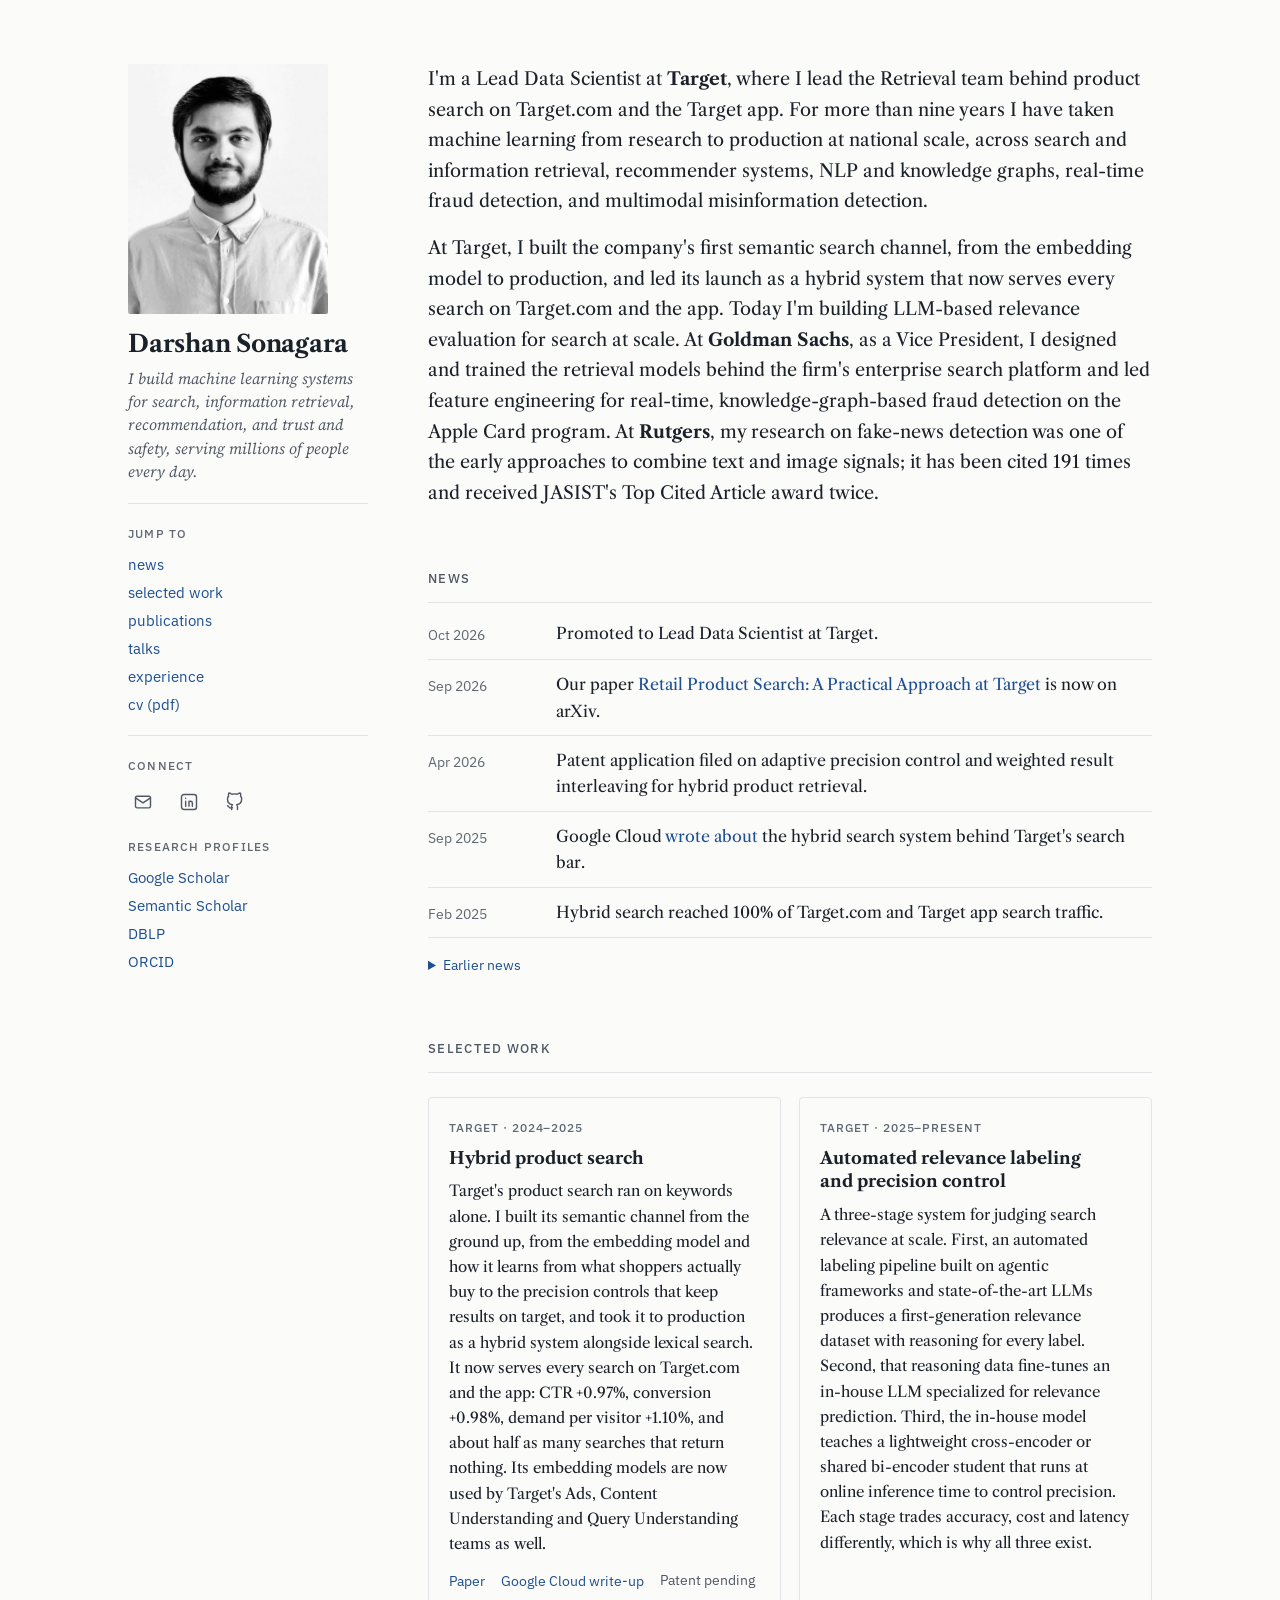
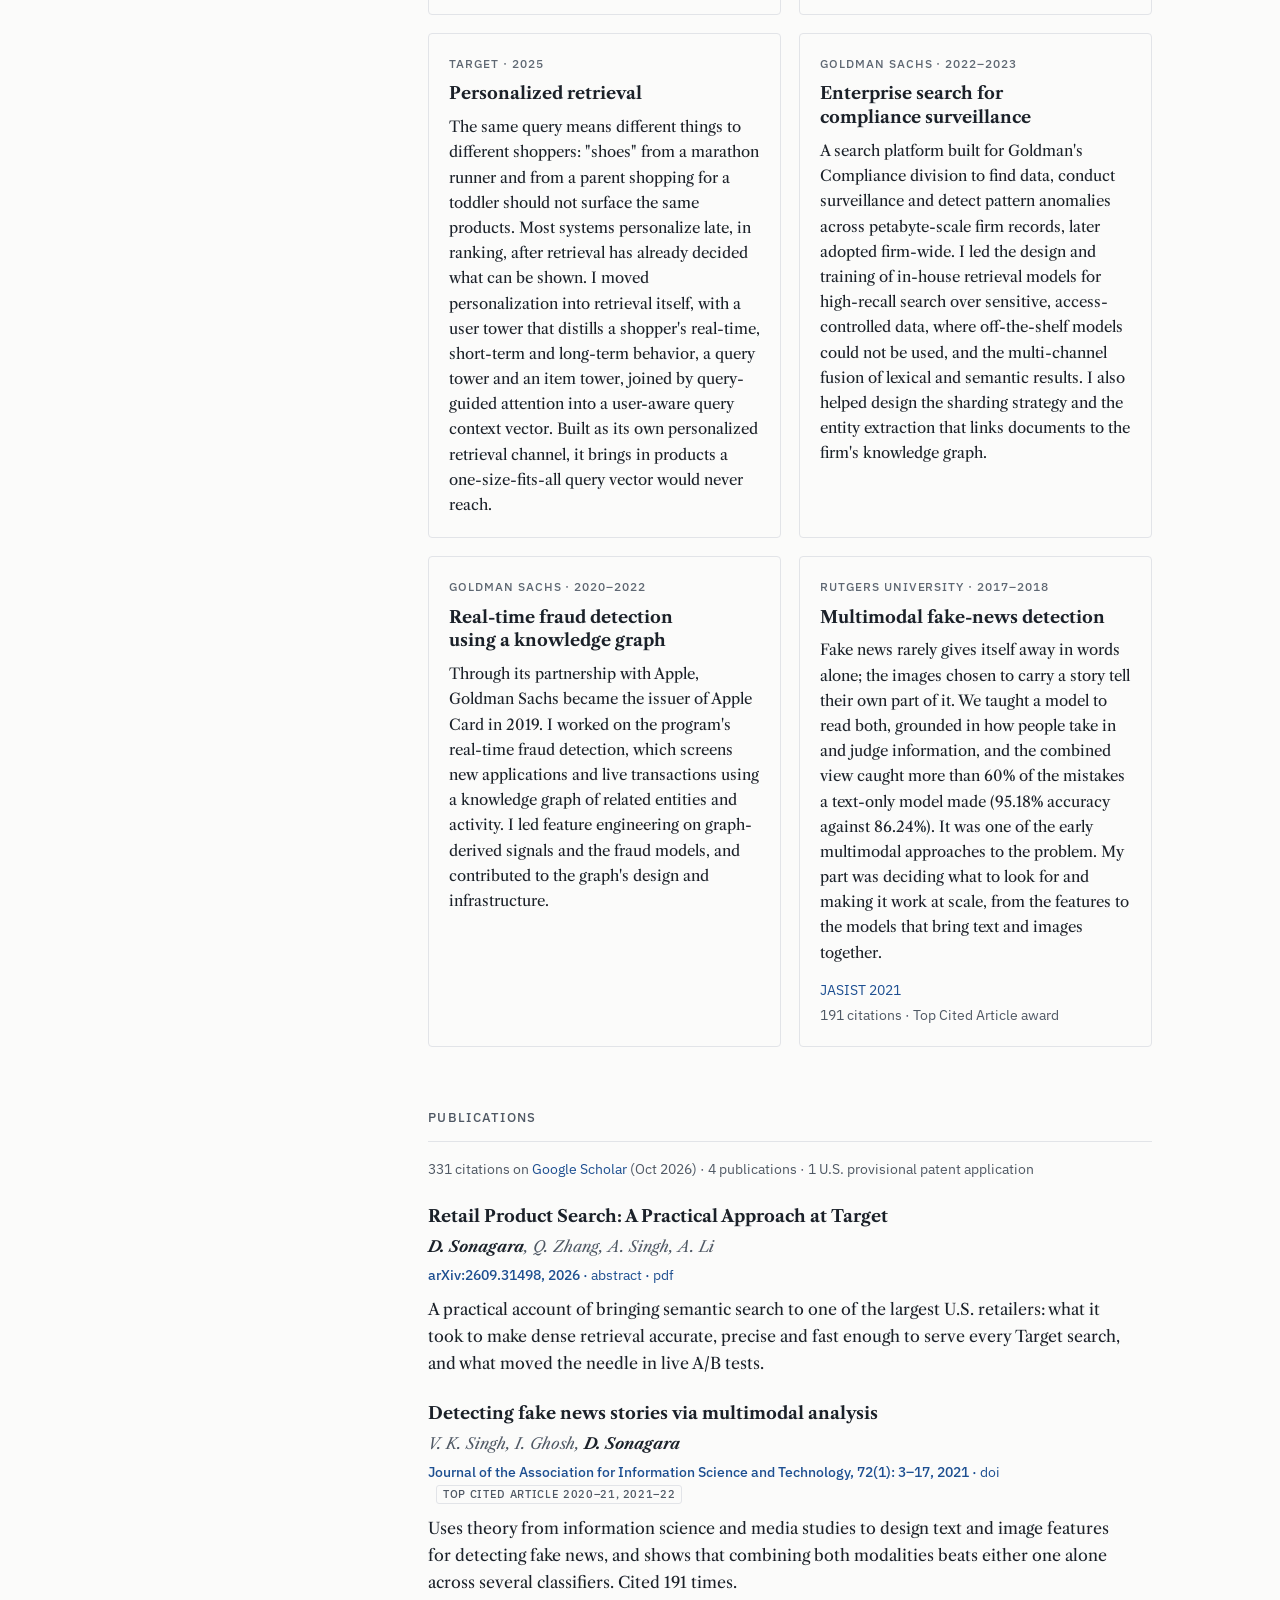
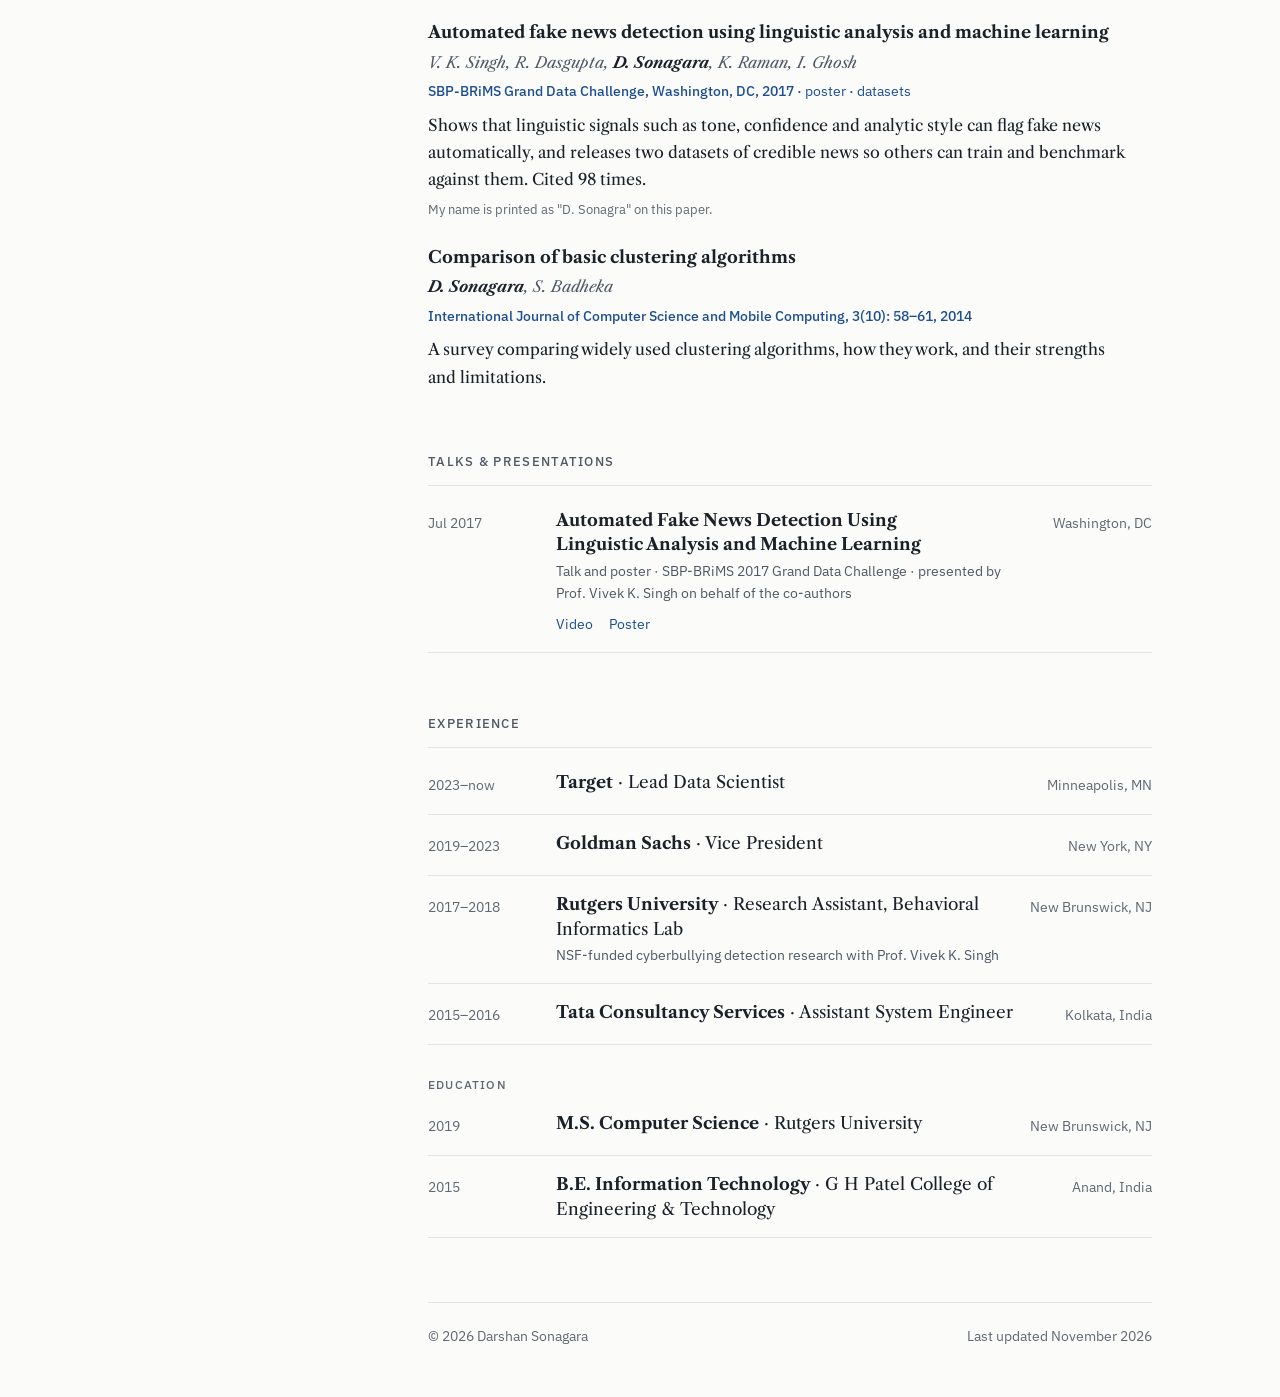
==== commit 9fb2cc21: "Refresh layout: sticky sidebar, Caslon type, portrait photo, cleaner experience - Sidebar stays in v" ====
--- a/index.html
+++ b/index.html
@@ -18,8 +18,8 @@
 <link rel="icon" href="data:image/svg+xml,%3Csvg xmlns='http://www.w3.org/2000/svg' viewBox='0 0 64 64'%3E%3Crect width='64' height='64' rx='14' fill='%231d4f91'/%3E%3Ctext x='32' y='43' font-family='Georgia,serif' font-size='30' font-weight='700' fill='white' text-anchor='middle'%3EDS%3C/text%3E%3C/svg%3E">
 <link rel="preconnect" href="https://fonts.googleapis.com">
 <link rel="preconnect" href="https://fonts.gstatic.com" crossorigin>
-<link rel="stylesheet" href="https://fonts.googleapis.com/css2?family=IBM+Plex+Sans:wght@400;500;600&amp;family=Source+Serif+4:ital,opsz,wght@0,8..60,400;0,8..60,600;1,8..60,400&amp;display=swap">
-<link rel="stylesheet" href="assets/css/style.css">
+<link rel="stylesheet" href="https://fonts.googleapis.com/css2?family=IBM+Plex+Sans:wght@400;500;600&amp;family=Libre+Caslon+Text:ital,wght@0,400;0,700;1,400&amp;family=Source+Serif+4:ital,opsz,wght@1,8..60,400&amp;display=swap">
+<link rel="stylesheet" href="assets/css/style.css?v=2026-11-02">
 <script type="application/ld+json">
 {
   "@context": "https://schema.org",
@@ -53,7 +53,7 @@
 
   <aside class="side" aria-label="Profile">
     <div class="id">
-      <img src="assets/img/darshan.jpg" alt="Portrait of Darshan Sonagara" width="176" height="176">
+      <img src="assets/img/darshan-portrait.jpg" alt="Portrait of Darshan Sonagara" width="220" height="275">
       <div>
         <h1>Darshan Sonagara</h1>
         <p class="tagline">I build machine learning systems for search, information retrieval, recommendation, and trust and safety, serving millions of people every day.</p>
@@ -103,7 +103,7 @@
     <section id="news" aria-labelledby="news-title">
       <h2 id="news-title">News</h2>
       <ul class="rows">
-        <li class="row compact"><span class="when">Oct 2026</span><div class="what">Promoted to Lead Data Scientist, Search Retrieval at Target.</div></li>
+        <li class="row compact"><span class="when">Oct 2026</span><div class="what">Promoted to Lead Data Scientist at Target.</div></li>
         <li class="row compact"><span class="when">Sep 2026</span><div class="what"><span>Our paper <a href="https://arxiv.org/abs/2609.31498">Retail Product Search: A Practical Approach at Target</a> is now on arXiv.</span></div></li>
         <li class="row compact"><span class="when">Apr 2026</span><div class="what">Patent application filed on adaptive precision control and weighted result interleaving for hybrid product retrieval.</div></li>
         <li class="row compact"><span class="when">Sep 2025</span><div class="what"><span>Google Cloud <a href="https://cloud.google.com/blog/topics/retail/from-query-to-cart-inside-targets-search-bar-overhaul-with-alloydb-ai/">wrote about</a> the hybrid search system behind Target's search bar.</span></div></li>
@@ -126,13 +126,13 @@
       <div class="cards">
         <article class="card">
           <span class="meta">Target · 2024–2025</span>
-          <h3>Semantic and hybrid product search</h3>
+          <h3>Hybrid product search</h3>
           <p>Target's product search ran on keywords alone. I built its semantic channel from the ground up, from the embedding model and how it learns from what shoppers actually buy to the precision controls that keep results on target, and took it to production as a hybrid system alongside lexical search. It now serves every search on Target.com and the app: CTR +0.97%, conversion +0.98%, demand per visitor +1.10%, and about half as many searches that return nothing. Its embedding models are now used by Target's Ads, Content Understanding and Query Understanding teams as well.</p>
             <div class="links"><a href="https://arxiv.org/abs/2609.31498">Paper</a><a href="https://cloud.google.com/blog/topics/retail/from-query-to-cart-inside-targets-search-bar-overhaul-with-alloydb-ai/">Google Cloud write-up</a><span class="sub">Patent pending</span></div>
         </article>
         <article class="card">
           <span class="meta">Target · 2025–present</span>
-          <h3>LLM-based relevance labeling and precision control</h3>
+          <h3>Automated relevance labeling and precision control</h3>
           <p>A three-stage system for judging search relevance at scale. First, an automated labeling pipeline built on agentic frameworks and state-of-the-art LLMs produces a first-generation relevance dataset with reasoning for every label. Second, that reasoning data fine-tunes an in-house LLM specialized for relevance prediction. Third, the in-house model teaches a lightweight cross-encoder or shared bi-encoder student that runs at online inference time to control precision. Each stage trades accuracy, cost and latency differently, which is why all three exist.</p>
         </article>
         <article class="card">
@@ -212,32 +212,29 @@
         <li class="row">
           <span class="when">2023–now</span>
           <div class="what">
-            <h3>Target · Lead Data Scientist, Search Retrieval</h3>
-            <span class="sub">Lead Data Scientist since Oct 2026 · Senior Data Scientist, Apr 2023 – Oct 2026</span>
+            <h3 class="plain"><b>Target</b> · Lead Data Scientist</h3>
           </div>
           <span class="where">Minneapolis, MN</span>
         </li>
         <li class="row">
           <span class="when">2019–2023</span>
           <div class="what">
-            <h3>Goldman Sachs · Vice President</h3>
-            <span class="sub">Feb 2019 – Apr 2023 · enterprise search, knowledge graphs, real-time fraud detection · summer intern, 2018</span>
+            <h3 class="plain"><b>Goldman Sachs</b> · Vice President</h3>
           </div>
           <span class="where">New York, NY</span>
         </li>
         <li class="row">
           <span class="when">2017–2018</span>
           <div class="what">
-            <h3>Rutgers University · Research Assistant, Behavioral Informatics Lab</h3>
-            <span class="sub">Jun 2017 – Dec 2018 · NSF-funded cyberbullying detection research with Prof. Vivek K. Singh</span>
+            <h3 class="plain"><b>Rutgers University</b> · Research Assistant, Behavioral Informatics Lab</h3>
+            <span class="sub">NSF-funded cyberbullying detection research with Prof. Vivek K. Singh</span>
           </div>
           <span class="where">New Brunswick, NJ</span>
         </li>
         <li class="row">
           <span class="when">2015–2016</span>
           <div class="what">
-            <h3>Tata Consultancy Services · Assistant System Engineer</h3>
-            <span class="sub">Mar 2015 – Dec 2016 · big data migration and NLP</span>
+            <h3 class="plain"><b>Tata Consultancy Services</b> · Assistant System Engineer</h3>
           </div>
           <span class="where">Kolkata, India</span>
         </li>
@@ -246,25 +243,26 @@
       <ul class="rows">
         <li class="row">
           <span class="when">2019</span>
-          <div class="what"><h3>M.S. Computer Science · Rutgers University</h3></div>
+          <div class="what"><h3 class="plain"><b>M.S. Computer Science</b> · Rutgers University</h3></div>
           <span class="where">New Brunswick, NJ</span>
         </li>
         <li class="row">
           <span class="when">2015</span>
-          <div class="what"><h3>B.E. Information Technology · G H Patel College of Engineering &amp; Technology</h3></div>
+          <div class="what"><h3 class="plain"><b>B.E. Information Technology</b> · G H Patel College of Engineering &amp; Technology</h3></div>
           <span class="where">Anand, India</span>
         </li>
       </ul>
     </section>
 
+    <footer id="contact">
+      <span>© 2026 Darshan Sonagara</span>
+      <span>Last updated November 2026</span>
+    </footer>
+
   </main>
 
 </div>
 
-  <footer id="contact">
-    <span>© 2026 Darshan Sonagara</span>
-    <span>Last updated November 2026</span>
-  </footer>
 
 </div>
 
--- a/assets/css/style.css
+++ b/assets/css/style.css
@@ -1,33 +1,34 @@
-/* Layout: a fixed-width profile sidebar (identity, jump links, contact) beside one reading column of ruled, dated rows; on phones the sidebar becomes a compact header. */
+/* Layout: a sticky profile sidebar (identity, jump links, contact) beside one reading column of ruled, dated rows; on phones the sidebar becomes a compact header. */
 :root {
-  --bg: #fafbfc;
-  --fg: #1a2230;
-  --muted: #535d6b;
-  --faint: #636d7a;
-  --line: #e1e5ea;
+  --bg: #fbfbfa;
+  --fg: #1b2129;
+  --muted: #4f5864;
+  --faint: #5f6873;
+  --line: #e2e4e8;
   --accent: #1d4f91;
   --accent-hover: #123766;
-  --font-serif: "Source Serif 4", "Source Serif Pro", Georgia, "Times New Roman", serif;
+  --font-serif: "Libre Caslon Text", Georgia, "Times New Roman", serif;
+  --font-tagline: "Source Serif 4", Georgia, serif;
   --font-sans: "IBM Plex Sans", system-ui, -apple-system, "Segoe UI", Arial, sans-serif;
 }
 @media (prefers-color-scheme: dark) {
   :root:not([data-theme="light"]) {
-    --bg: #0f141a;
-    --fg: #e3e8ee;
-    --muted: #a7b1bd;
-    --faint: #939daa;
-    --line: #26303b;
+    --bg: #111418;
+    --fg: #e5e8ec;
+    --muted: #aab2bc;
+    --faint: #98a1ab;
+    --line: #2a3038;
     --accent: #8fb6ec;
     --accent-hover: #bad3f5;
     color-scheme: dark;
   }
 }
 :root[data-theme="dark"] {
-  --bg: #0f141a;
-  --fg: #e3e8ee;
-  --muted: #a7b1bd;
-  --faint: #939daa;
-  --line: #26303b;
+  --bg: #111418;
+  --fg: #e5e8ec;
+  --muted: #aab2bc;
+  --faint: #98a1ab;
+  --line: #2a3038;
   --accent: #8fb6ec;
   --accent-hover: #bad3f5;
   color-scheme: dark;
@@ -41,129 +42,133 @@
   background: var(--bg);
   color: var(--fg);
   font-family: var(--font-serif);
-  font-size: 1.0625rem;
-  line-height: 1.65;
+  font-size: 1rem;
+  line-height: 1.7;
   -webkit-font-smoothing: antialiased;
 }
 img { max-width: 100%; }
 a { color: var(--accent); text-decoration: none; }
-a:hover { color: var(--accent-hover); text-decoration: underline; text-underline-offset: 2px; }
+a:hover { color: var(--accent-hover); text-decoration: underline; text-underline-offset: 3px; }
 a:focus-visible, summary:focus-visible { outline: 2px solid var(--accent); outline-offset: 3px; border-radius: 2px; }
 h1, h2, h3 { text-wrap: balance; }
-b, strong { font-weight: 600; }
+b, strong { font-weight: 700; }
 
 .page {
-  max-width: 1040px;
+  max-width: 1080px;
   margin: 0 auto;
-  padding-left: max(24px, env(safe-area-inset-left, 0px));
-  padding-right: max(24px, env(safe-area-inset-right, 0px));
-  padding-block: 56px 40px;
+  padding-left: max(28px, env(safe-area-inset-left, 0px));
+  padding-right: max(28px, env(safe-area-inset-right, 0px));
+  padding-block: 64px 48px;
 }
-/* Sidebar and content share this grid; the footer sits outside it, so the sticky sidebar stops before the footer. */
 .layout {
   display: grid;
-  grid-template-columns: 220px minmax(0, 1fr);
-  gap: 64px;
+  grid-template-columns: 240px minmax(0, 1fr);
+  gap: 60px;
   align-items: start;
 }
 
-/* Sidebar: stays in view while scrolling, but only on screens tall enough to show all of it */
+/* Sidebar: stays in place while the content scrolls. Its grid ends with the content column, so at the
+   bottom of the page it scrolls up with the page and shows any links that did not fit on screen. */
 .side { display: flex; flex-direction: column; gap: 20px; font-family: var(--font-sans); }
-@media (min-width: 861px) and (min-height: 820px) {
+@media (min-width: 861px) {
   .side { position: sticky; top: 40px; }
 }
-.id { display: flex; flex-direction: column; gap: 14px; }
-.id img { width: 176px; height: 176px; object-fit: cover; border-radius: 3px; display: block; }
-.id h1 { margin: 0; font-family: var(--font-serif); font-size: 1.625rem; font-weight: 600; line-height: 1.2; letter-spacing: -0.01em; }
-.id .tagline { margin: 6px 0 0; font-family: var(--font-serif); font-style: italic; font-size: 0.96875rem; line-height: 1.5; color: var(--muted); }
+.id { display: flex; flex-direction: column; gap: 16px; }
+.id img { width: 200px; height: 250px; object-fit: cover; border-radius: 2px; display: block; }
+.id h1 { margin: 0; font-family: var(--font-serif); font-size: 1.5rem; font-weight: 700; line-height: 1.2; letter-spacing: -0.01em; }
+.id .tagline { margin: 8px 0 0; font-family: var(--font-tagline); font-style: italic; font-size: 0.96875rem; line-height: 1.5; color: var(--muted); }
 .side hr { border: 0; border-top: 1px solid var(--line); margin: 0; width: 100%; }
-.label { font-size: 0.6875rem; font-weight: 500; letter-spacing: 0.14em; text-transform: uppercase; color: var(--faint); margin: 0 0 8px; }
-.jump { list-style: none; margin: 0; padding: 0; display: flex; flex-direction: column; gap: 4px; font-size: 0.875rem; }
-.icons { display: flex; gap: 14px; align-items: center; }
-.icons a { display: inline-flex; width: 28px; height: 28px; align-items: center; justify-content: center; color: var(--muted); border-radius: 4px; }
+.label { font-size: 0.75rem; font-weight: 500; letter-spacing: 0.1em; text-transform: uppercase; color: var(--faint); margin: 0 0 10px; }
+.jump { list-style: none; margin: 0; padding: 0; display: flex; flex-direction: column; gap: 7px; font-size: 0.9375rem; line-height: 1.4; }
+.icons { display: flex; gap: 16px; align-items: center; }
+.icons a { display: inline-flex; width: 30px; height: 30px; align-items: center; justify-content: center; color: var(--muted); border-radius: 4px; }
 .icons a:hover { color: var(--accent); }
-.icons svg { width: 19px; height: 19px; fill: none; stroke: currentColor; stroke-width: 1.8; stroke-linecap: round; stroke-linejoin: round; }
-.profiles { display: flex; flex-wrap: wrap; gap: 2px 12px; font-size: 0.875rem; margin: 0; }
+.icons svg { width: 20px; height: 20px; fill: none; stroke: currentColor; stroke-width: 1.7; stroke-linecap: round; stroke-linejoin: round; }
+.profiles { display: flex; flex-direction: column; gap: 7px; font-size: 0.9375rem; line-height: 1.4; margin: 0; }
 
 /* Main column */
-main { min-width: 0; display: flex; flex-direction: column; gap: 52px; }
-.bio { display: flex; flex-direction: column; gap: 14px; max-width: 66ch; font-size: 1.125rem; line-height: 1.7; }
+main { min-width: 0; display: flex; flex-direction: column; gap: 60px; }
+.bio { display: flex; flex-direction: column; gap: 16px; max-width: 68ch; font-size: 1.125rem; line-height: 1.7; }
 .bio p { margin: 0; }
-.facts { margin: 14px 0 0; max-width: 72ch; font-family: var(--font-sans); font-size: 0.875rem; color: var(--muted); font-variant-numeric: tabular-nums; }
+.facts { margin: 16px 0 4px; font-family: var(--font-sans); font-size: 0.875rem; color: var(--muted); font-variant-numeric: tabular-nums; }
 
-section { scroll-margin-top: 24px; }
+section { scroll-margin-top: 32px; }
 section > h2 {
-  margin: 0 0 4px;
-  padding-bottom: 10px;
+  margin: 0 0 6px;
+  padding-bottom: 12px;
   border-bottom: 1px solid var(--line);
   font-family: var(--font-sans);
-  font-size: 0.78125rem;
-  font-weight: 600;
-  letter-spacing: 0.14em;
+  font-size: 0.8125rem;
+  font-weight: 500;
+  letter-spacing: 0.1em;
   text-transform: uppercase;
-  color: var(--fg);
+  color: var(--muted);
 }
 
-/* The dated row used by news, work, talks and experience */
+/* The dated row used by news, talks and experience */
 .rows { list-style: none; margin: 0; padding: 0; }
 .row {
   display: grid;
-  grid-template-columns: 92px minmax(0, 1fr) auto;
-  gap: 4px 20px;
+  grid-template-columns: 104px minmax(0, 1fr) auto;
+  gap: 4px 24px;
   padding-block: 16px;
   border-bottom: 1px solid var(--line);
 }
-.when { font-family: var(--font-sans); font-size: 0.8125rem; color: var(--faint); padding-top: 3px; font-variant-numeric: tabular-nums; }
-.where { font-family: var(--font-sans); font-size: 0.8125rem; color: var(--faint); padding-top: 3px; text-align: right; white-space: nowrap; }
+.when { font-family: var(--font-sans); font-size: 0.875rem; color: var(--faint); padding-top: 4px; font-variant-numeric: tabular-nums; }
+.where { font-family: var(--font-sans); font-size: 0.875rem; color: var(--faint); padding-top: 4px; text-align: right; white-space: nowrap; }
 .what { min-width: 0; display: flex; flex-direction: column; gap: 4px; }
-.what h3 { margin: 0; font-size: 1.0625rem; font-weight: 600; line-height: 1.4; }
-.what p { margin: 2px 0 0; font-size: 1rem; line-height: 1.65; max-width: 64ch; }
-.sub { font-family: var(--font-sans); font-size: 0.84375rem; color: var(--muted); line-height: 1.5; }
-.links { font-family: var(--font-sans); font-size: 0.84375rem; display: flex; flex-wrap: wrap; gap: 2px 14px; margin-top: 4px; }
-.row.compact { padding-block: 10px; }
-.row.compact .what { font-size: 1rem; line-height: 1.6; }
+.what h3 { margin: 0; font-size: 1.0625rem; font-weight: 700; line-height: 1.45; }
+.what h3.plain { font-weight: 400; text-wrap: pretty; }
+.what p { margin: 2px 0 0; font-size: 1rem; line-height: 1.7; max-width: 64ch; }
+.sub { font-family: var(--font-sans); font-size: 0.875rem; color: var(--muted); line-height: 1.55; }
+.links { font-family: var(--font-sans); font-size: 0.875rem; display: flex; flex-wrap: wrap; gap: 2px 16px; margin-top: 4px; }
+.row.compact { padding-block: 11px; }
+.row.compact .what { font-size: 1rem; line-height: 1.65; }
 
-.more { margin-top: 12px; }
-.more summary { cursor: pointer; font-family: var(--font-sans); font-size: 0.84375rem; color: var(--accent); width: fit-content; }
+.more { margin-top: 16px; }
+.more summary { cursor: pointer; font-family: var(--font-sans); font-size: 0.875rem; color: var(--accent); width: fit-content; }
 .more summary:hover { color: var(--accent-hover); }
 
 /* Selected work cards */
-.cards { display: grid; grid-template-columns: repeat(auto-fit, minmax(280px, 1fr)); gap: 18px; padding-top: 18px; }
-.card { border: 1px solid var(--line); border-radius: 6px; padding: 20px; display: flex; flex-direction: column; gap: 8px; min-width: 0; }
-.card .meta { font-family: var(--font-sans); font-size: 0.6875rem; font-weight: 500; letter-spacing: 0.12em; text-transform: uppercase; color: var(--faint); }
-.card h3 { margin: 0; font-size: 1.0625rem; font-weight: 600; line-height: 1.4; }
-.card p { margin: 0; font-size: 0.9375rem; line-height: 1.62; }
-.card .links { margin-top: auto; padding-top: 4px; }
+.cards { display: grid; grid-template-columns: repeat(auto-fit, minmax(300px, 1fr)); gap: 18px; padding-top: 18px; }
+.card { border: 1px solid var(--line); border-radius: 4px; padding: 20px; display: flex; flex-direction: column; gap: 8px; min-width: 0; }
+.card .meta { font-family: var(--font-sans); font-size: 0.75rem; font-weight: 500; letter-spacing: 0.08em; text-transform: uppercase; color: var(--faint); }
+.card h3 { margin: 0; font-size: 1.0625rem; font-weight: 700; line-height: 1.4; }
+.card p { margin: 0; font-size: 0.9375rem; line-height: 1.68; }
+.card .links { margin-top: auto; padding-top: 6px; }
 
 /* Publications, set like a reference list */
-.pubs { list-style: none; margin: 0; padding: 18px 0 0; display: flex; flex-direction: column; gap: 22px; }
-.pub { display: flex; flex-direction: column; gap: 3px; max-width: 68ch; }
-.pub h3 { margin: 0; font-size: 1.0625rem; font-weight: 600; line-height: 1.4; }
+.pubs { list-style: none; margin: 0; padding: 18px 0 0; display: flex; flex-direction: column; gap: 24px; }
+.pub { display: flex; flex-direction: column; gap: 5px; max-width: 70ch; }
+.pub h3 { margin: 0; font-size: 1.0625rem; font-weight: 700; line-height: 1.45; }
 .authors { font-style: italic; color: var(--muted); font-size: 0.96875rem; }
-.authors .me { font-weight: 600; color: var(--fg); }
-.venue { font-family: var(--font-sans); font-size: 0.8125rem; color: var(--accent); font-weight: 500; line-height: 1.5; }
+.authors .me { font-weight: 700; color: var(--fg); }
+.venue { font-family: var(--font-sans); font-size: 0.875rem; color: var(--accent); font-weight: 500; line-height: 1.55; }
 .venue a { font-weight: 400; }
-.tag { display: inline-block; margin-left: 6px; padding: 0 6px; border: 1px solid var(--line); border-radius: 3px; font-size: 0.6875rem; letter-spacing: 0.06em; text-transform: uppercase; color: var(--muted); vertical-align: 1px; }
-.pub p { margin: 4px 0 0; font-size: 0.96875rem; line-height: 1.6; }
-.pub .aside { font-family: var(--font-sans); font-size: 0.78125rem; color: var(--faint); }
+.tag { display: inline-block; margin-left: 8px; padding: 0 6px; border: 1px solid var(--line); border-radius: 3px; font-size: 0.6875rem; font-weight: 500; letter-spacing: 0.06em; text-transform: uppercase; color: var(--muted); vertical-align: 1px; }
+.pub p { margin: 4px 0 0; font-size: 1rem; line-height: 1.7; }
+.pub .aside { font-family: var(--font-sans); font-size: 0.8125rem; color: var(--faint); }
 
-.subhead { margin: 28px 0 0; font-family: var(--font-sans); font-size: 0.6875rem; font-weight: 500; letter-spacing: 0.14em; text-transform: uppercase; color: var(--faint); }
+.subhead { margin: 30px 0 0; font-family: var(--font-sans); font-size: 0.75rem; font-weight: 500; letter-spacing: 0.1em; text-transform: uppercase; color: var(--faint); }
 
-footer { margin-top: 56px; border-top: 1px solid var(--line); padding-top: 22px; font-family: var(--font-sans); font-size: 0.8125rem; color: var(--faint); display: flex; flex-wrap: wrap; gap: 6px 16px; justify-content: space-between; }
+/* Footer lives at the end of the content column, so the sidebar column runs the full height of the page */
+footer { margin-top: 4px; border-top: 1px solid var(--line); padding-top: 22px; font-family: var(--font-sans); font-size: 0.875rem; color: var(--faint); display: flex; flex-wrap: wrap; gap: 6px 16px; justify-content: space-between; }
 
 /* Tablet and phone: sidebar becomes a header */
 @media (max-width: 860px) {
   .page { padding-block: 32px 32px; }
-  .layout { grid-template-columns: minmax(0, 1fr); gap: 40px; }
-  footer { margin-top: 40px; }
-  .side { gap: 16px; }
+  .layout { grid-template-columns: minmax(0, 1fr); gap: 44px; }
+  main { gap: 56px; }
+  .side { gap: 18px; }
   .id { flex-direction: row; align-items: center; gap: 18px; }
-  .id img { width: 96px; height: 96px; flex: none; }
-  .jump { flex-direction: row; flex-wrap: wrap; gap: 4px 16px; }
+  .id img { width: 88px; height: 110px; flex: none; }
+  .id h1 { font-size: 1.375rem; }
+  .jump, .profiles { flex-direction: row; flex-wrap: wrap; gap: 6px 18px; }
   .bio { font-size: 1.0625rem; }
 }
 @media (max-width: 560px) {
   .row { grid-template-columns: minmax(0, 1fr); gap: 2px; }
   .where { text-align: left; padding-top: 0; }
   .when { padding-top: 0; }
+  .cards { grid-template-columns: minmax(0, 1fr); }
 }
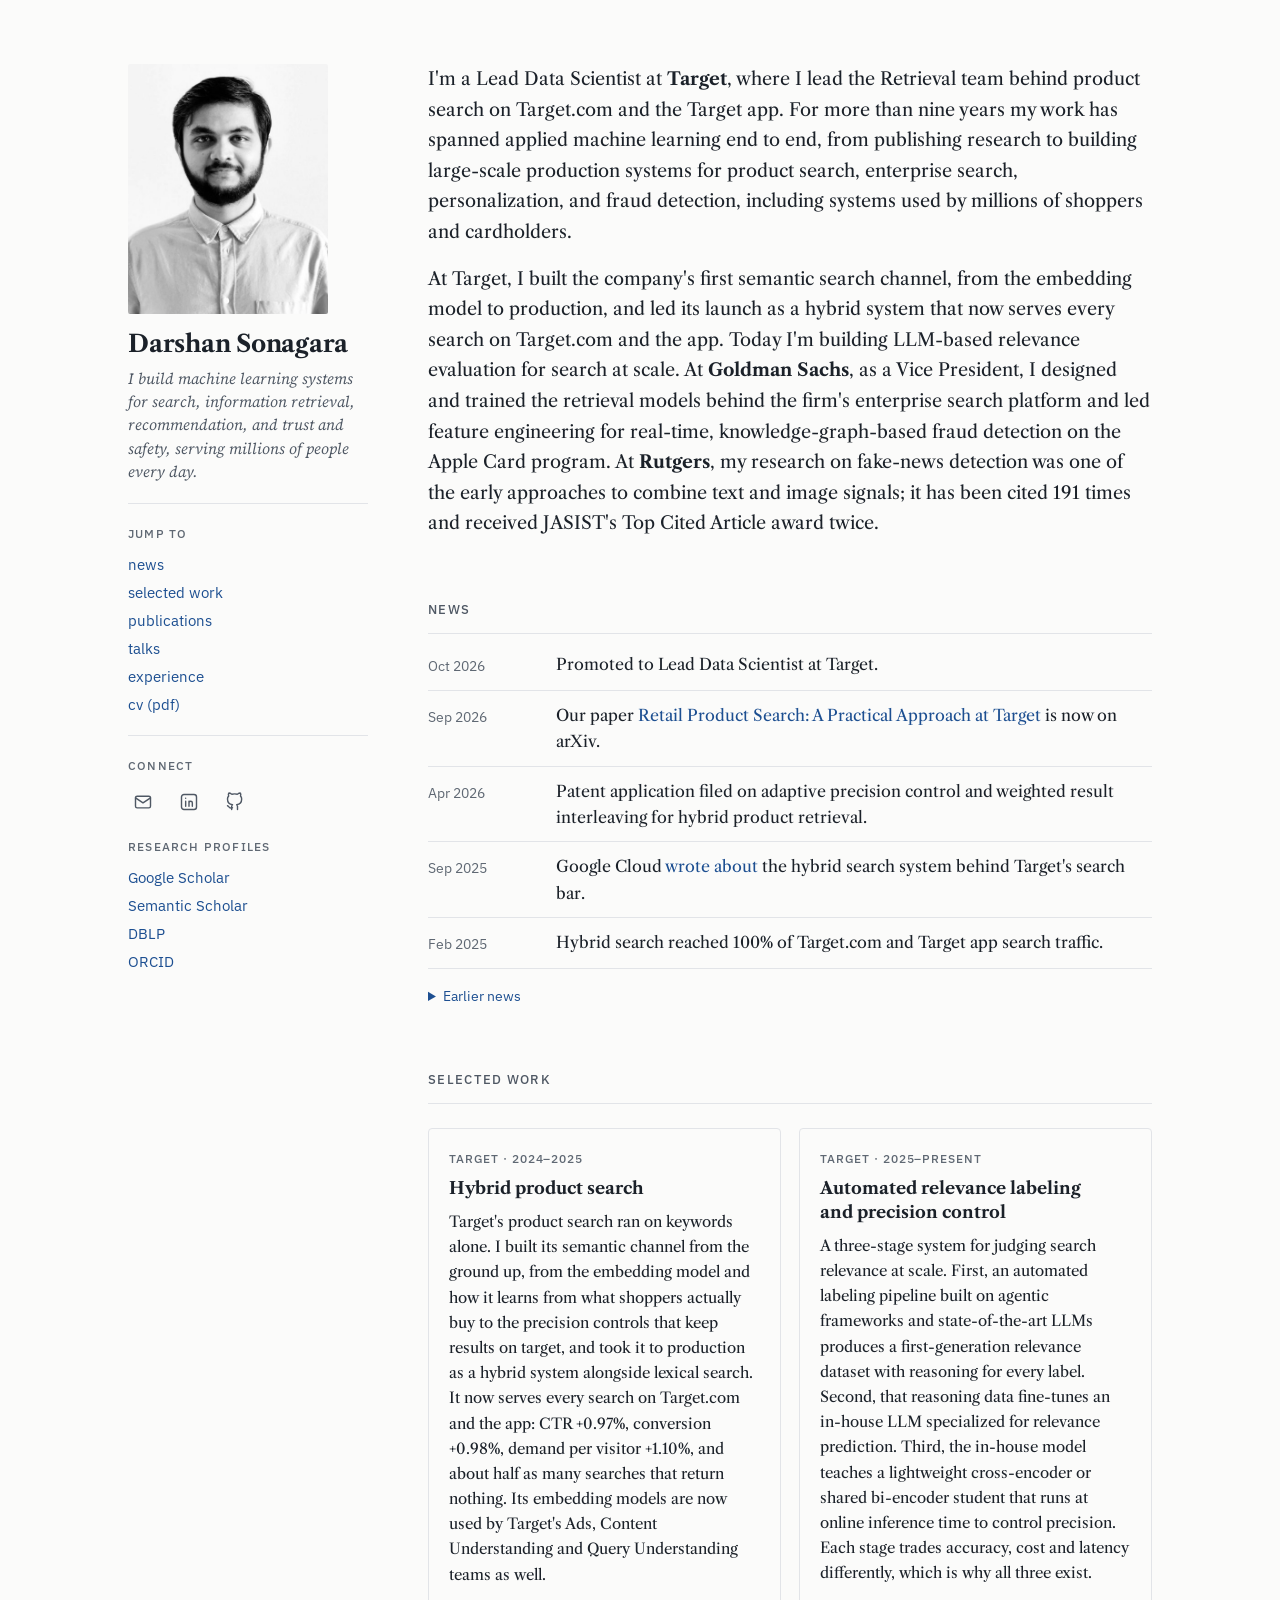
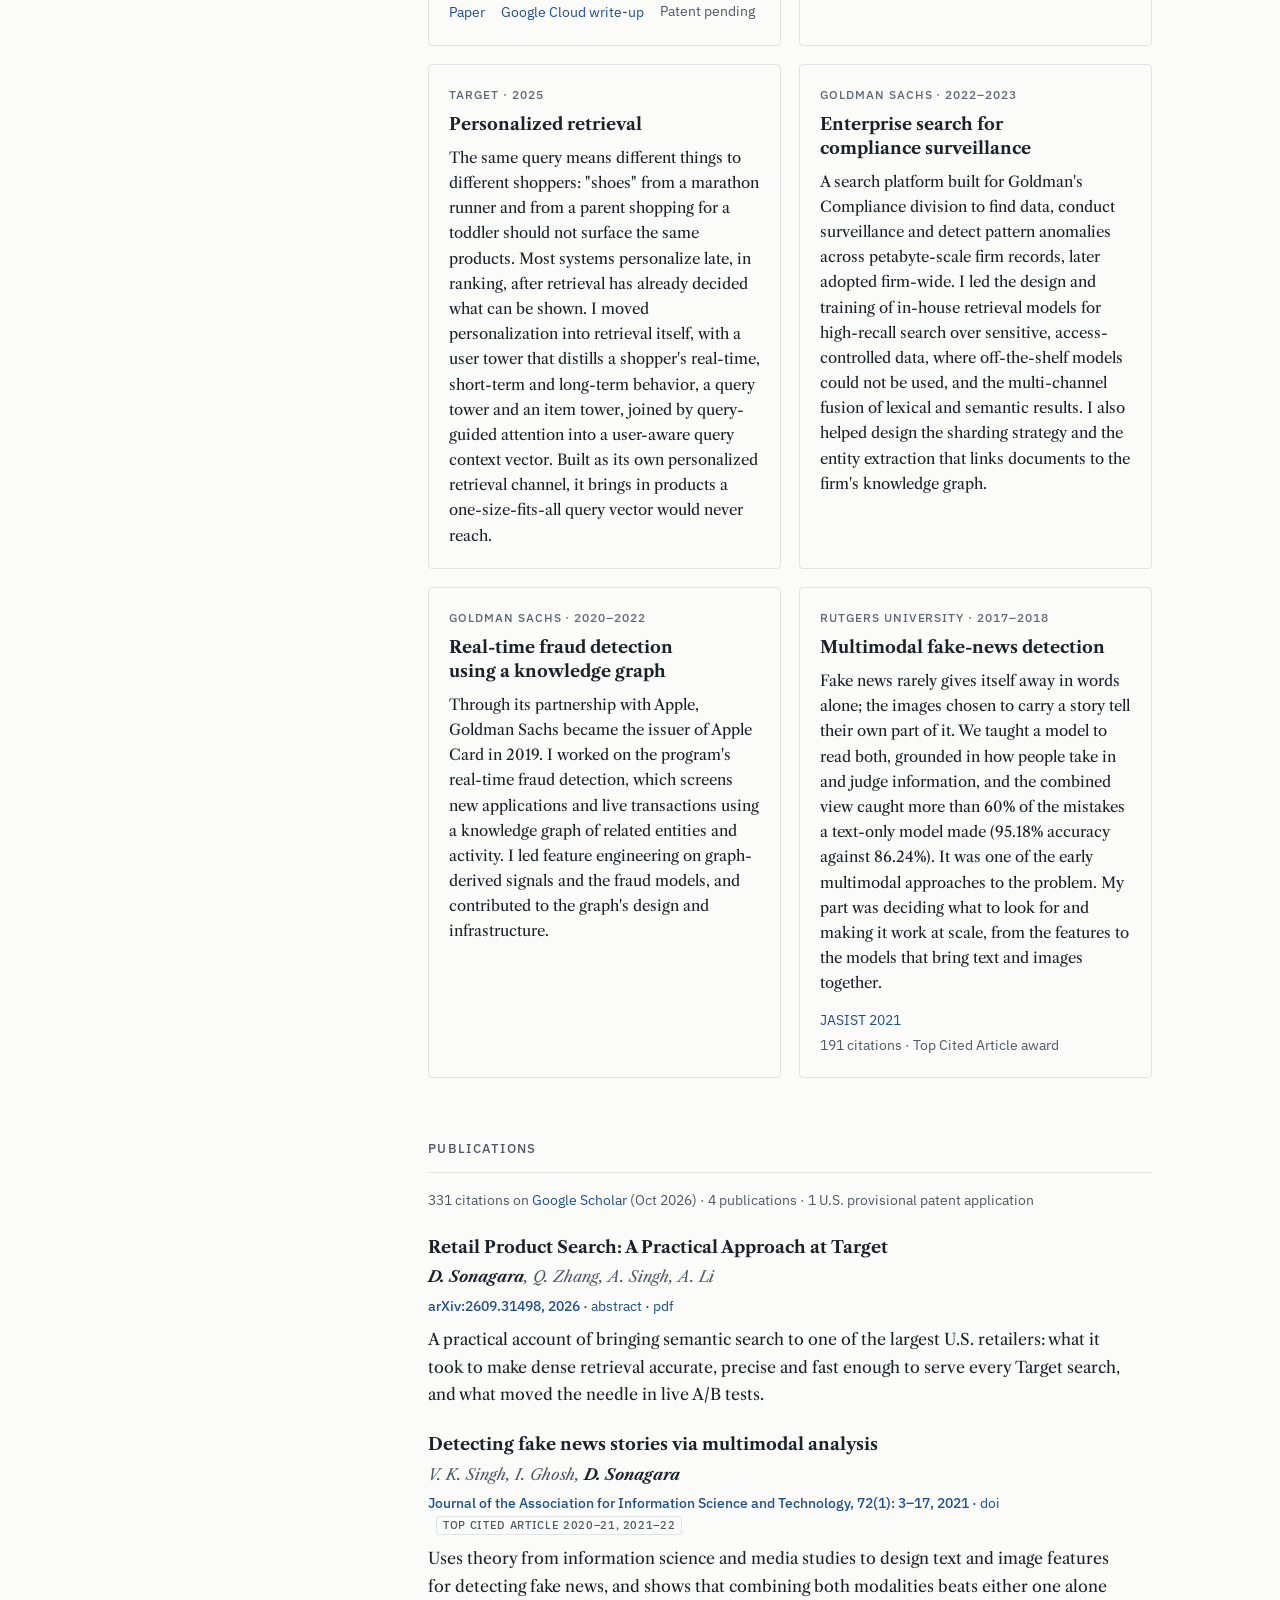
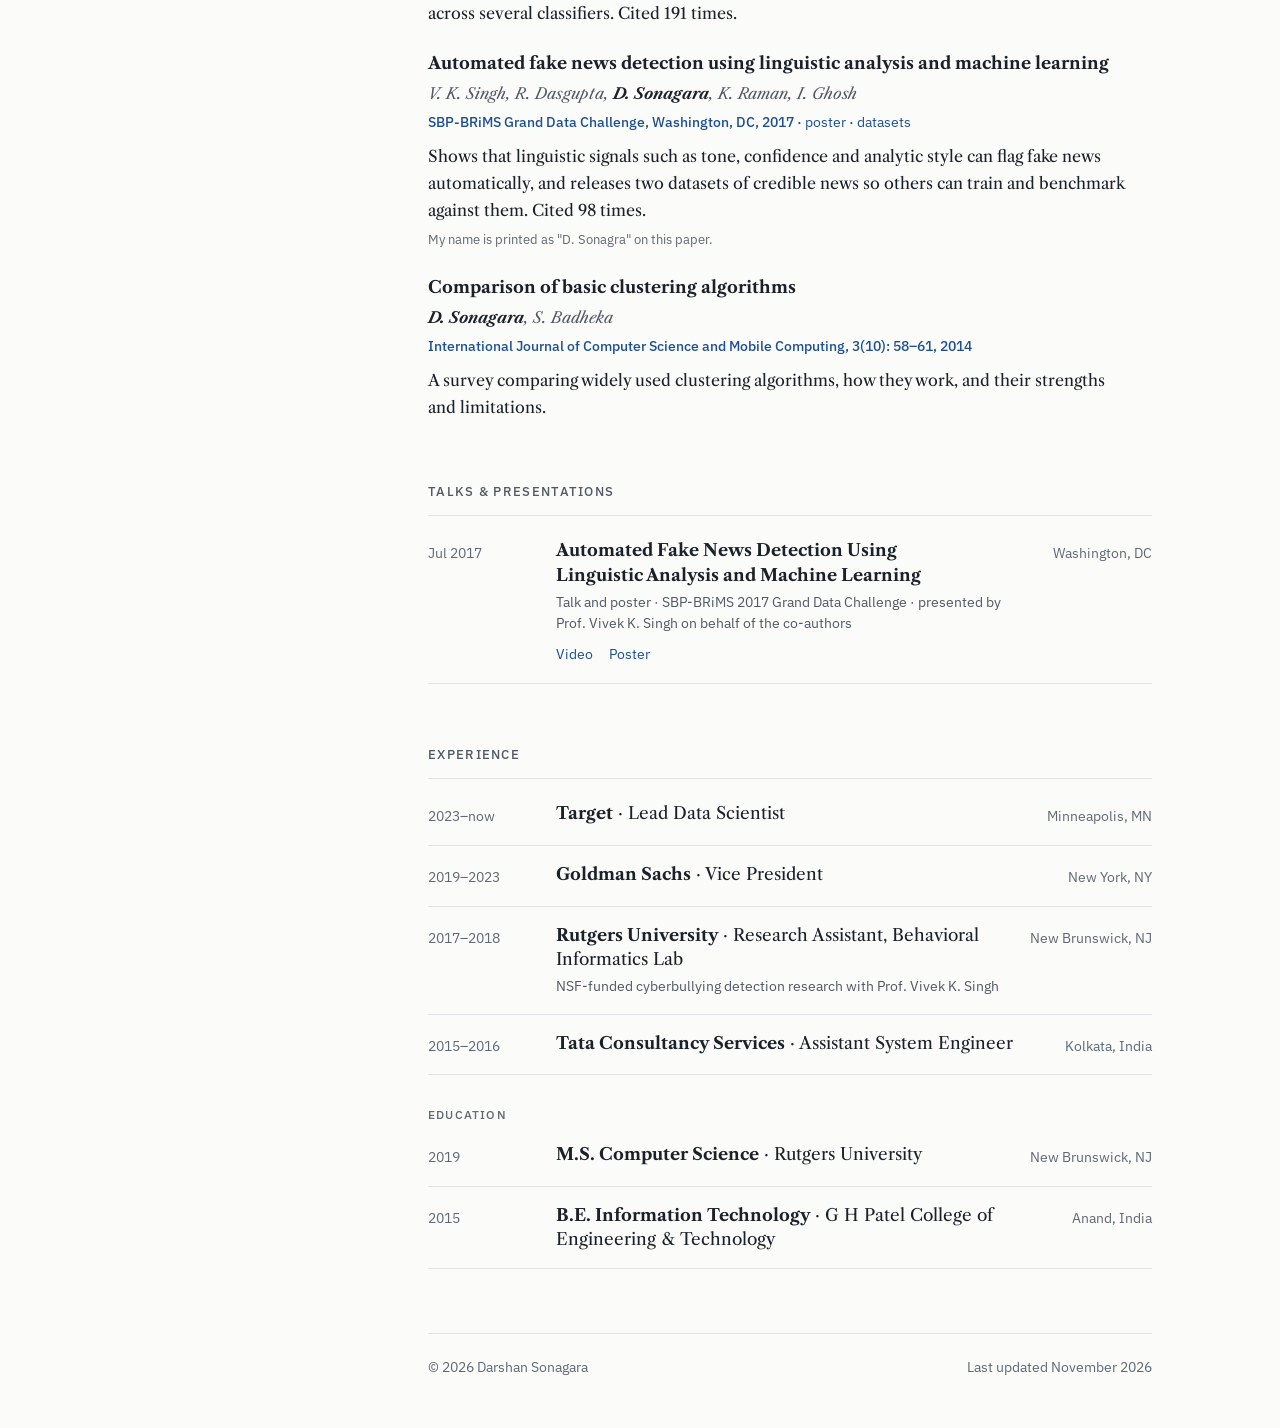
==== commit d230bfea: "Reword the opening bio sentence Co-Authored-By: Claude Opus 5.5 <noreply@anthropic.com> Claude-Sessi" ====
--- a/index.html
+++ b/index.html
@@ -95,7 +95,7 @@
 
     <section id="about" aria-label="About">
       <div class="bio">
-        <p>I'm a Lead Data Scientist at <b>Target</b>, where I lead the Retrieval team behind product search on Target.com and the Target app. For more than nine years I have taken machine learning from research to production at national scale, across search and information retrieval, recommender systems, NLP and knowledge graphs, real-time fraud detection, and multimodal misinformation detection.</p>
+        <p>I'm a Lead Data Scientist at <b>Target</b>, where I lead the Retrieval team behind product search on Target.com and the Target app. For more than nine years my work has spanned applied machine learning end to end, from publishing research to building large-scale production systems for product search, enterprise search, personalization, and fraud detection, including systems used by millions of shoppers and cardholders.</p>
         <p>At Target, I built the company's first semantic search channel, from the embedding model to production, and led its launch as a hybrid system that now serves every search on Target.com and the app. Today I'm building LLM-based relevance evaluation for search at scale. At <b>Goldman Sachs</b>, as a Vice President, I designed and trained the retrieval models behind the firm's enterprise search platform and led feature engineering for real-time, knowledge-graph-based fraud detection on the Apple Card program. At <b>Rutgers</b>, my research on fake-news detection was one of the early approaches to combine text and image signals; it has been cited 191 times and received JASIST's Top Cited Article award twice.</p>
       </div>
     </section>
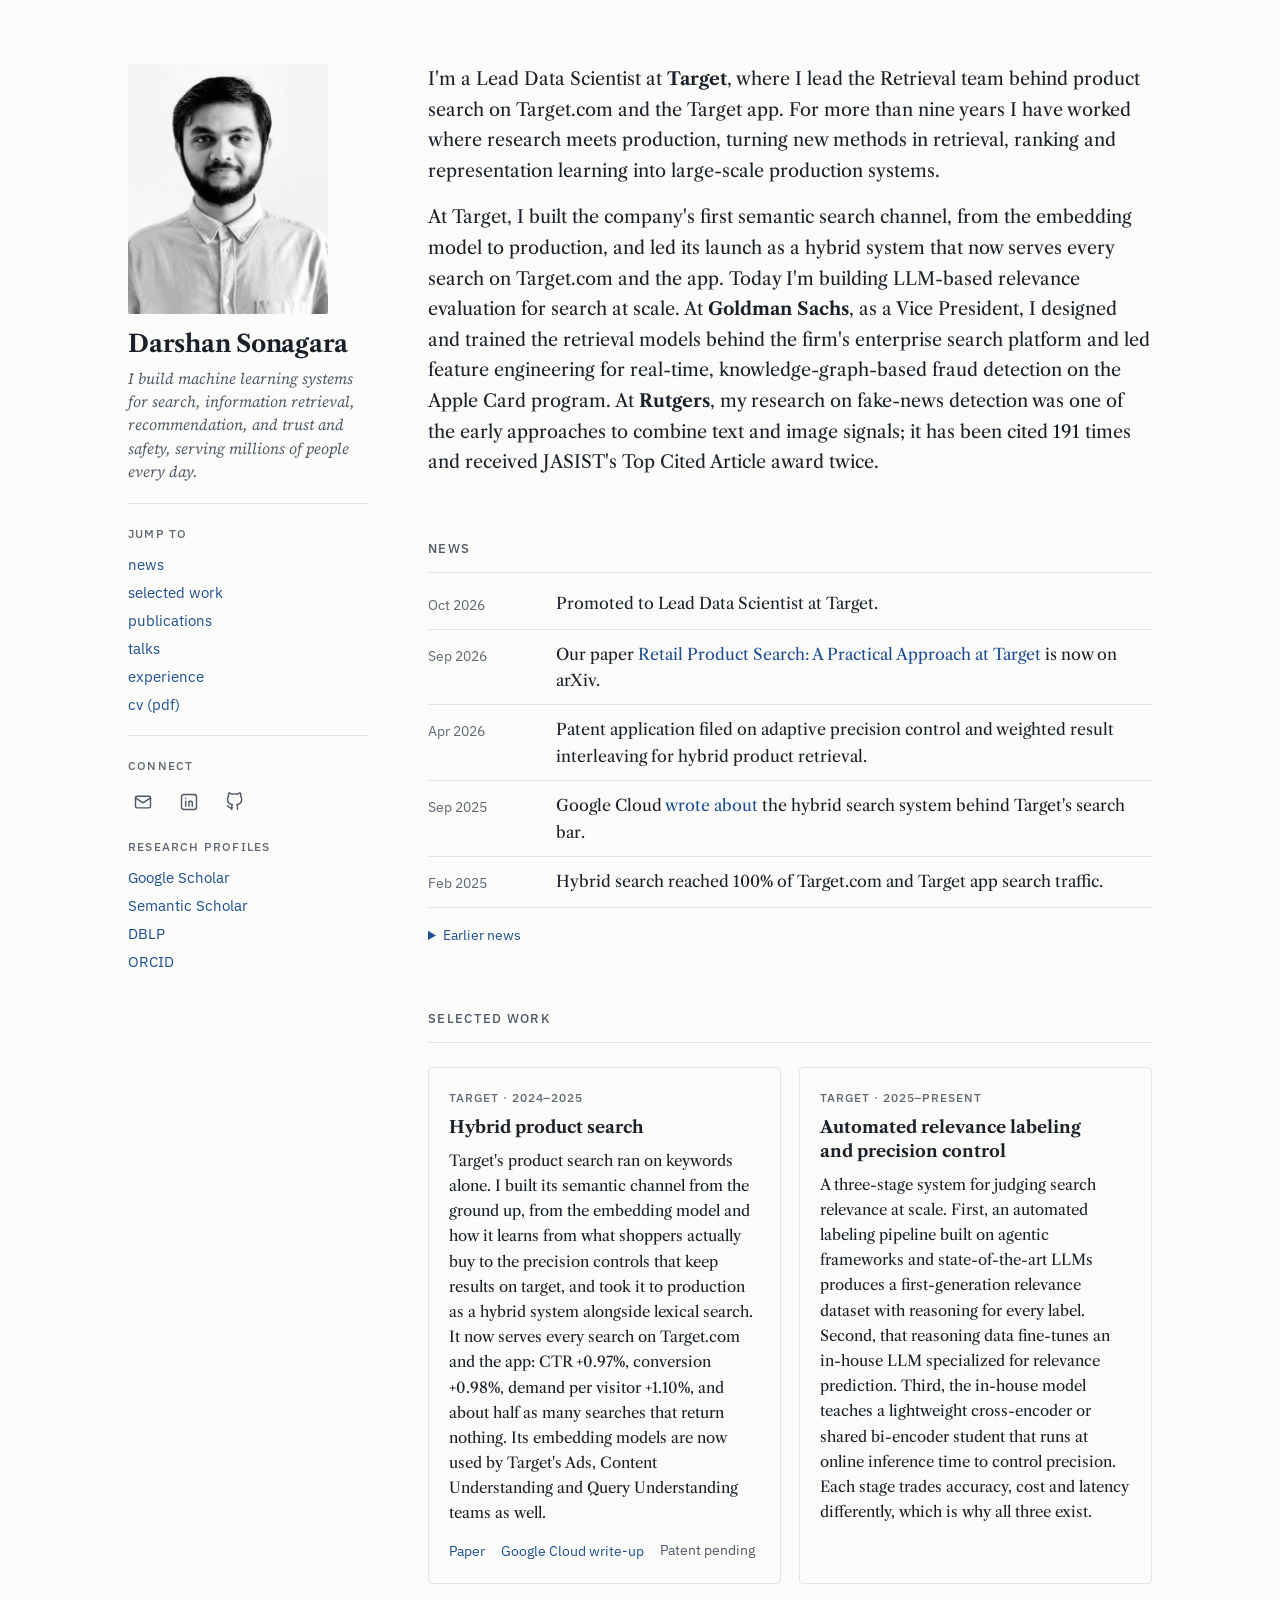
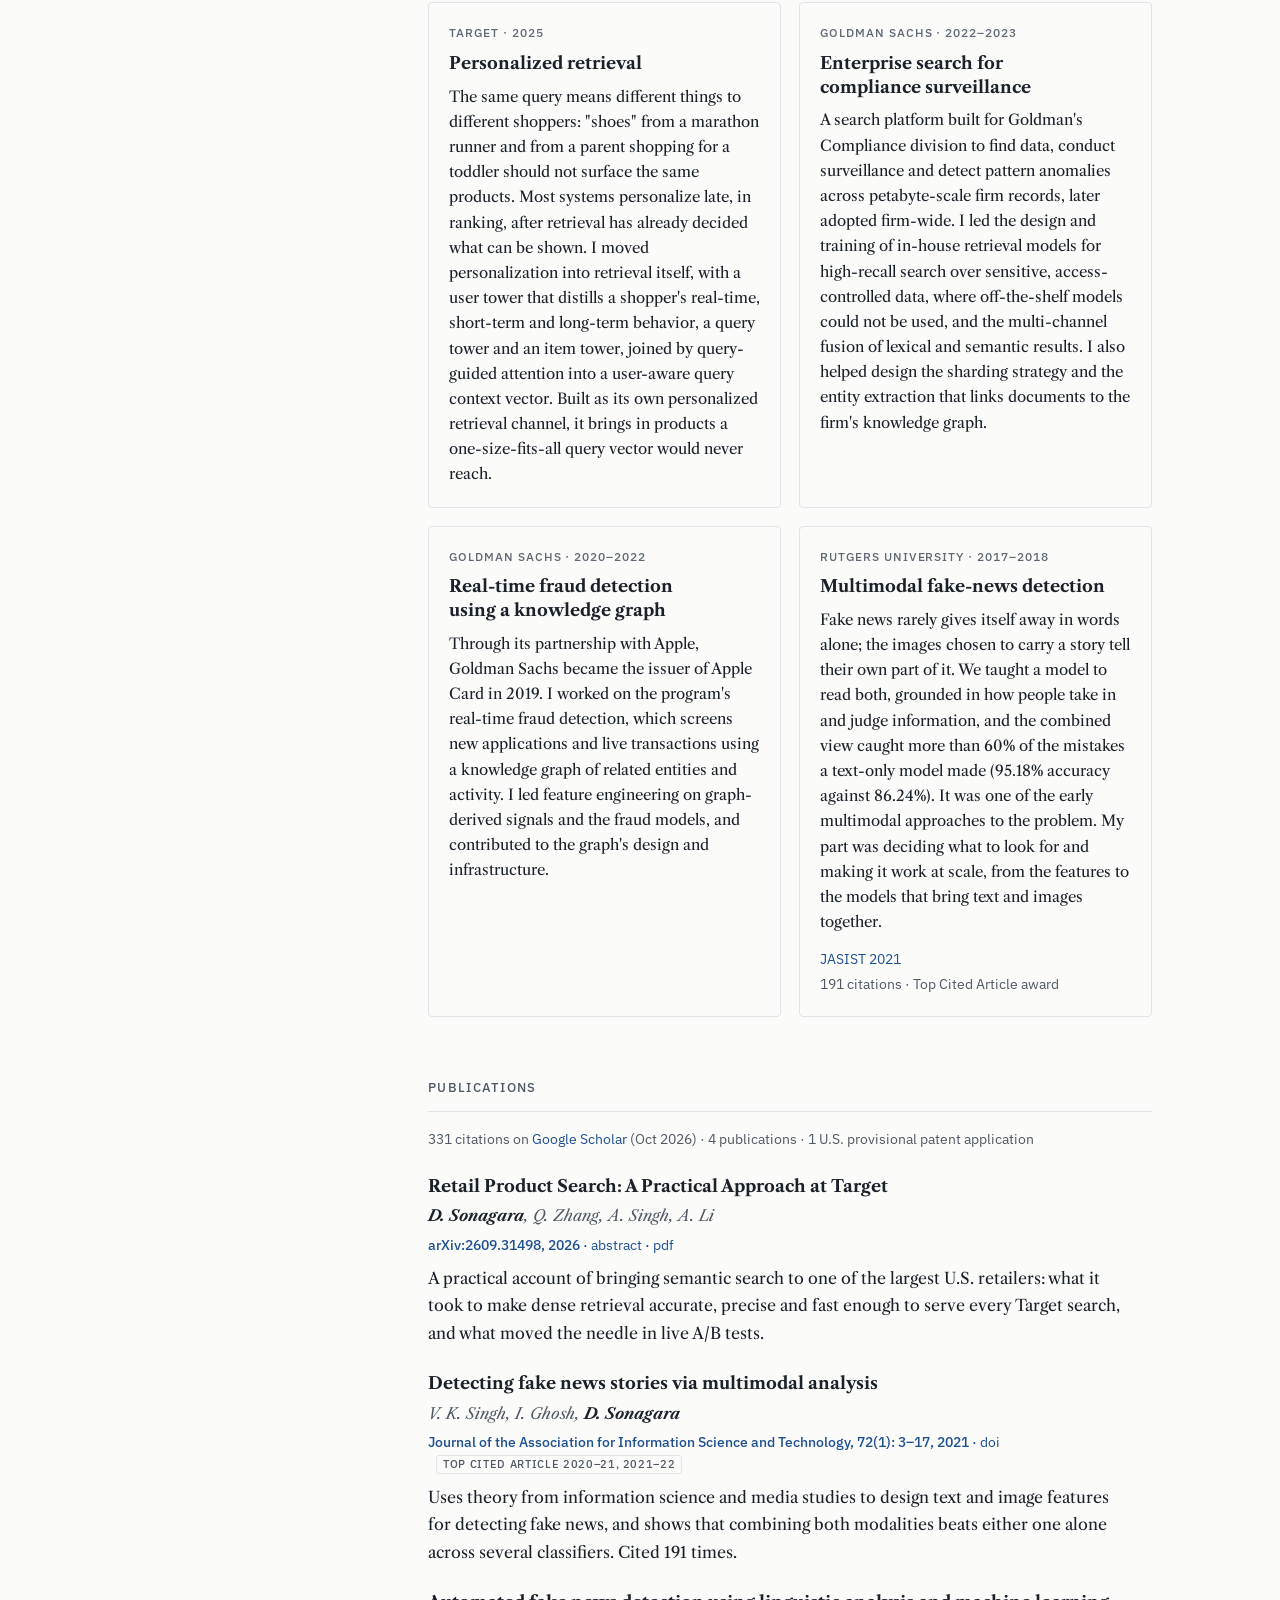
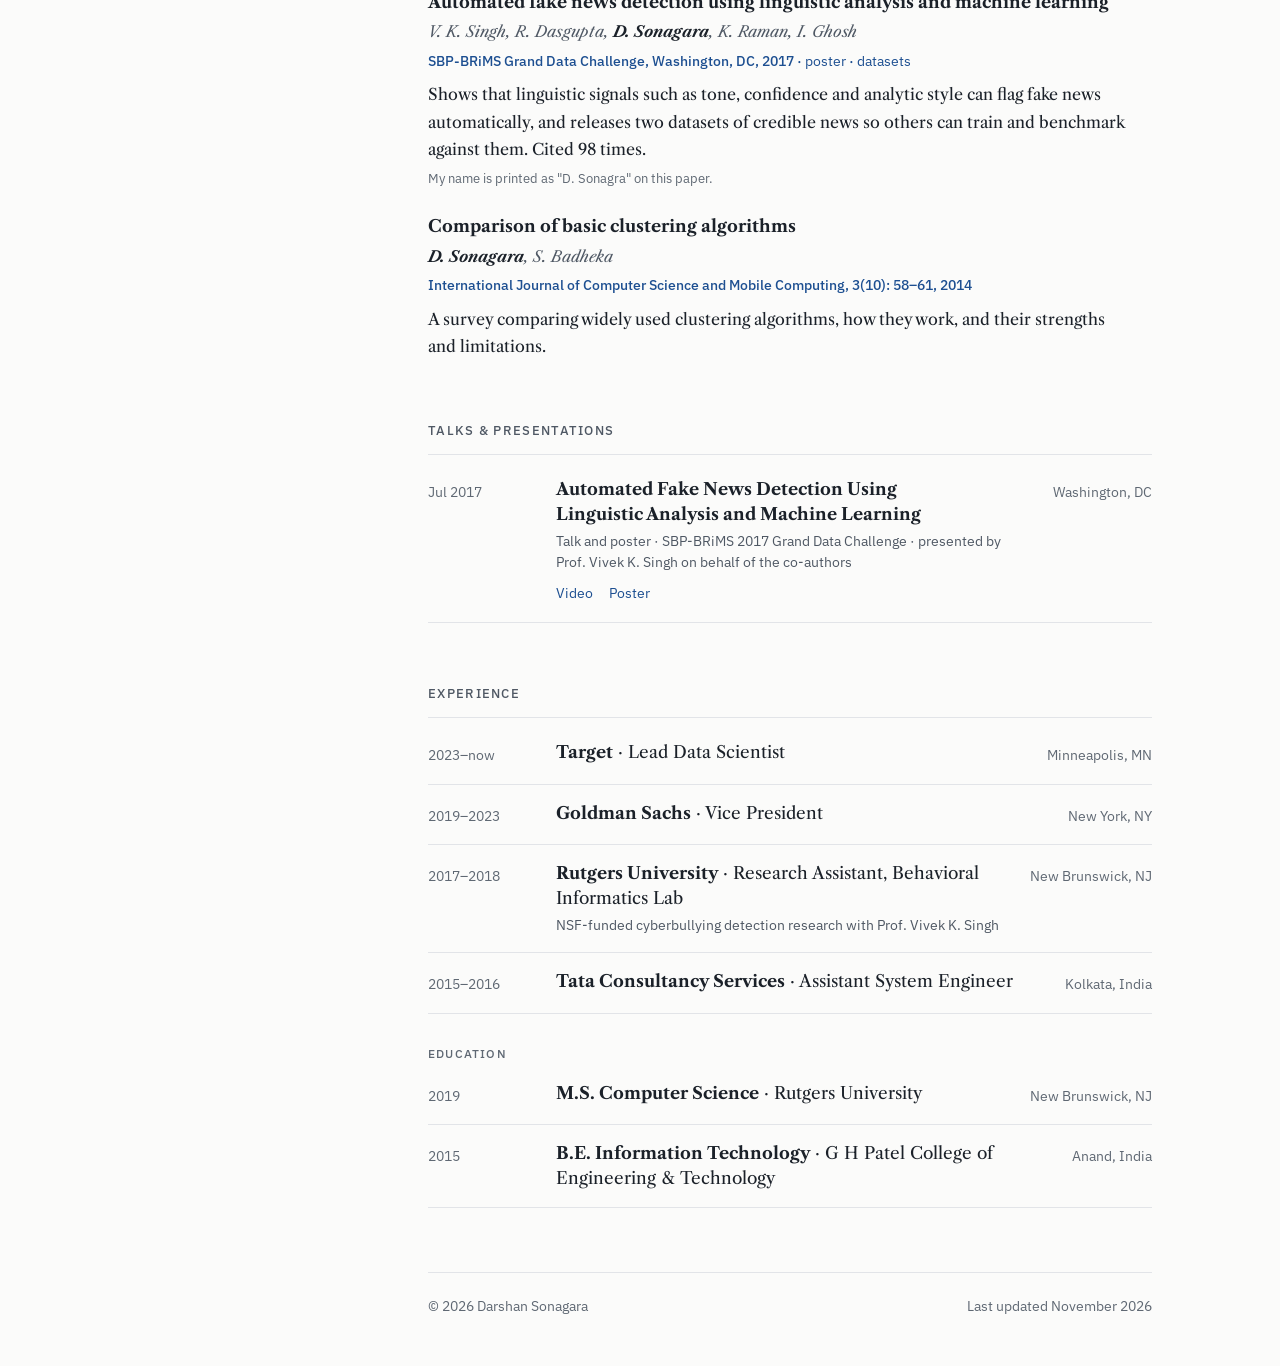
==== commit ce84b88c: "Reword the opening bio sentence Co-Authored-By: Claude Opus 5.5 <noreply@anthropic.com> Claude-Sessi" ====
--- a/index.html
+++ b/index.html
@@ -95,7 +95,7 @@
 
     <section id="about" aria-label="About">
       <div class="bio">
-        <p>I'm a Lead Data Scientist at <b>Target</b>, where I lead the Retrieval team behind product search on Target.com and the Target app. For more than nine years my work has spanned applied machine learning end to end, from publishing research to building large-scale production systems for product search, enterprise search, personalization, and fraud detection, including systems used by millions of shoppers and cardholders.</p>
+        <p>I'm a Lead Data Scientist at <b>Target</b>, where I lead the Retrieval team behind product search on Target.com and the Target app. For more than nine years I have worked where research meets production, turning new methods in retrieval, ranking and representation learning into large-scale production systems.</p>
         <p>At Target, I built the company's first semantic search channel, from the embedding model to production, and led its launch as a hybrid system that now serves every search on Target.com and the app. Today I'm building LLM-based relevance evaluation for search at scale. At <b>Goldman Sachs</b>, as a Vice President, I designed and trained the retrieval models behind the firm's enterprise search platform and led feature engineering for real-time, knowledge-graph-based fraud detection on the Apple Card program. At <b>Rutgers</b>, my research on fake-news detection was one of the early approaches to combine text and image signals; it has been cited 191 times and received JASIST's Top Cited Article award twice.</p>
       </div>
     </section>
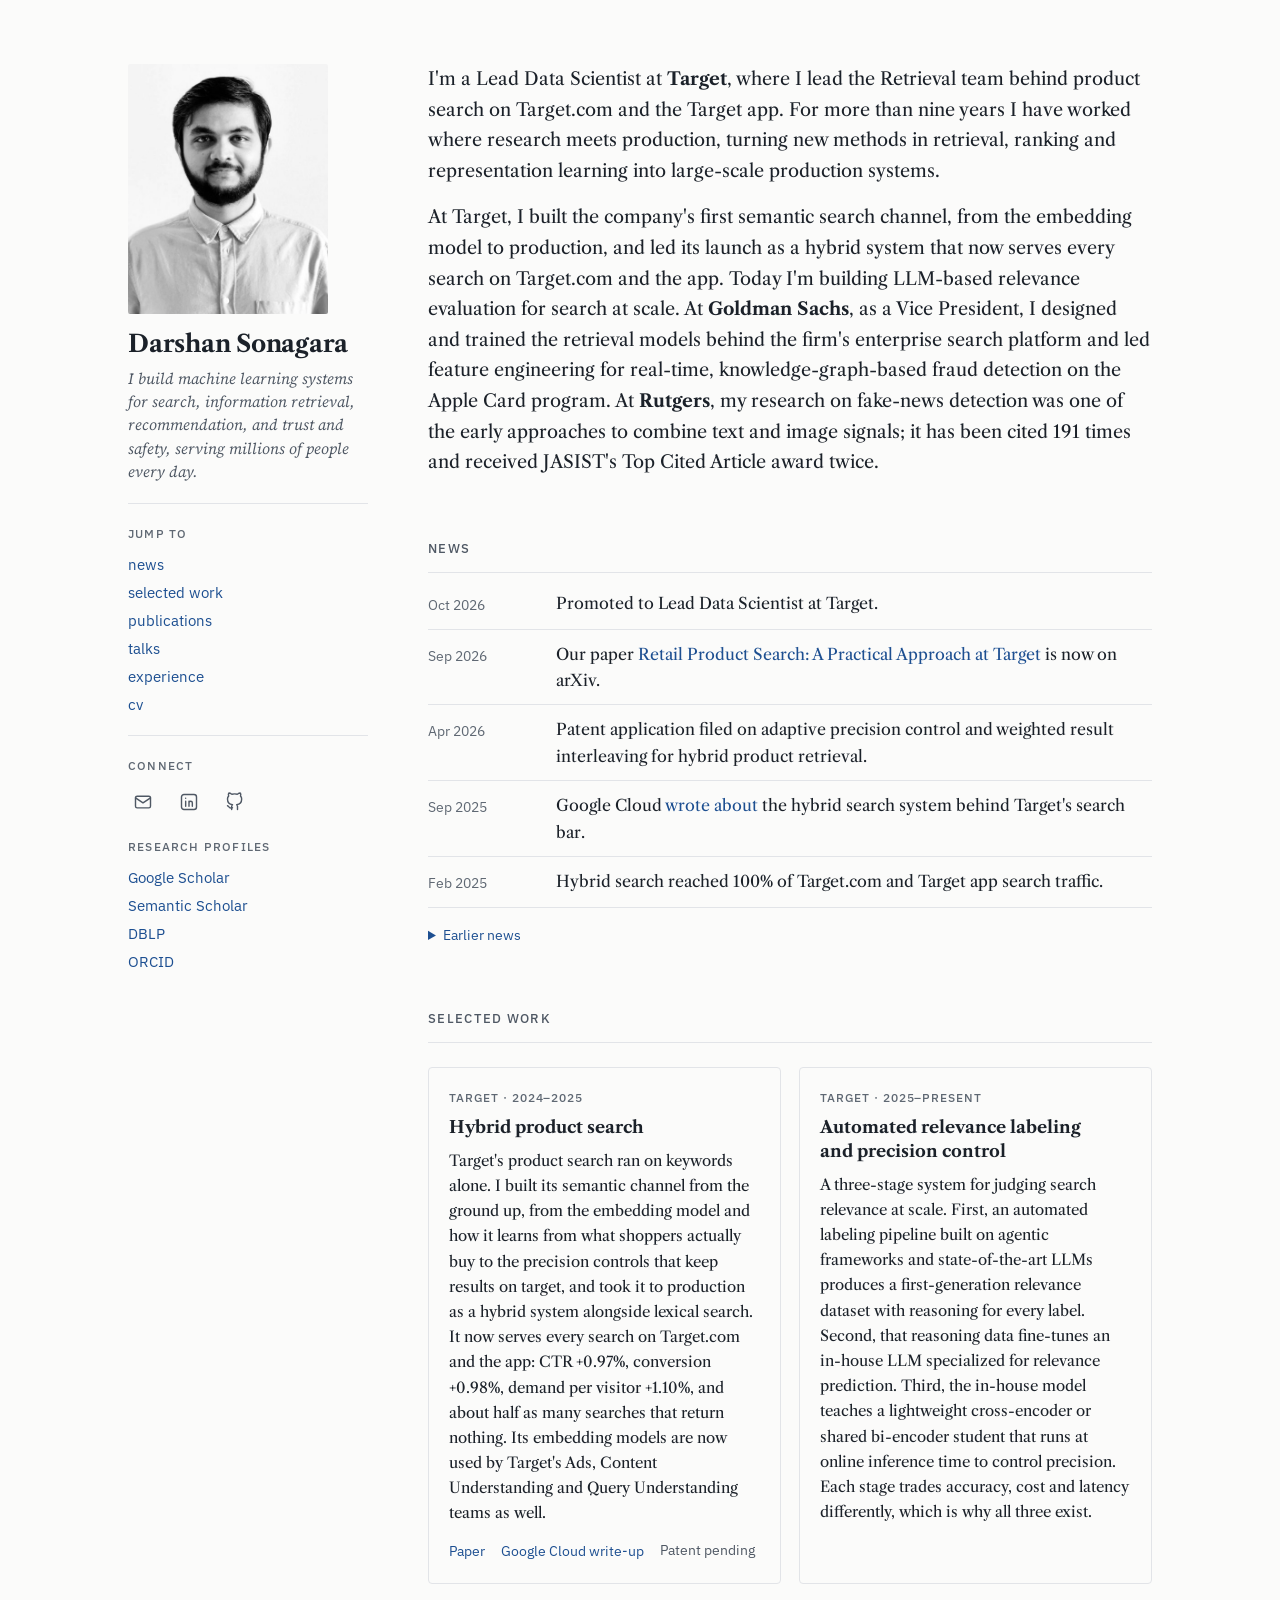
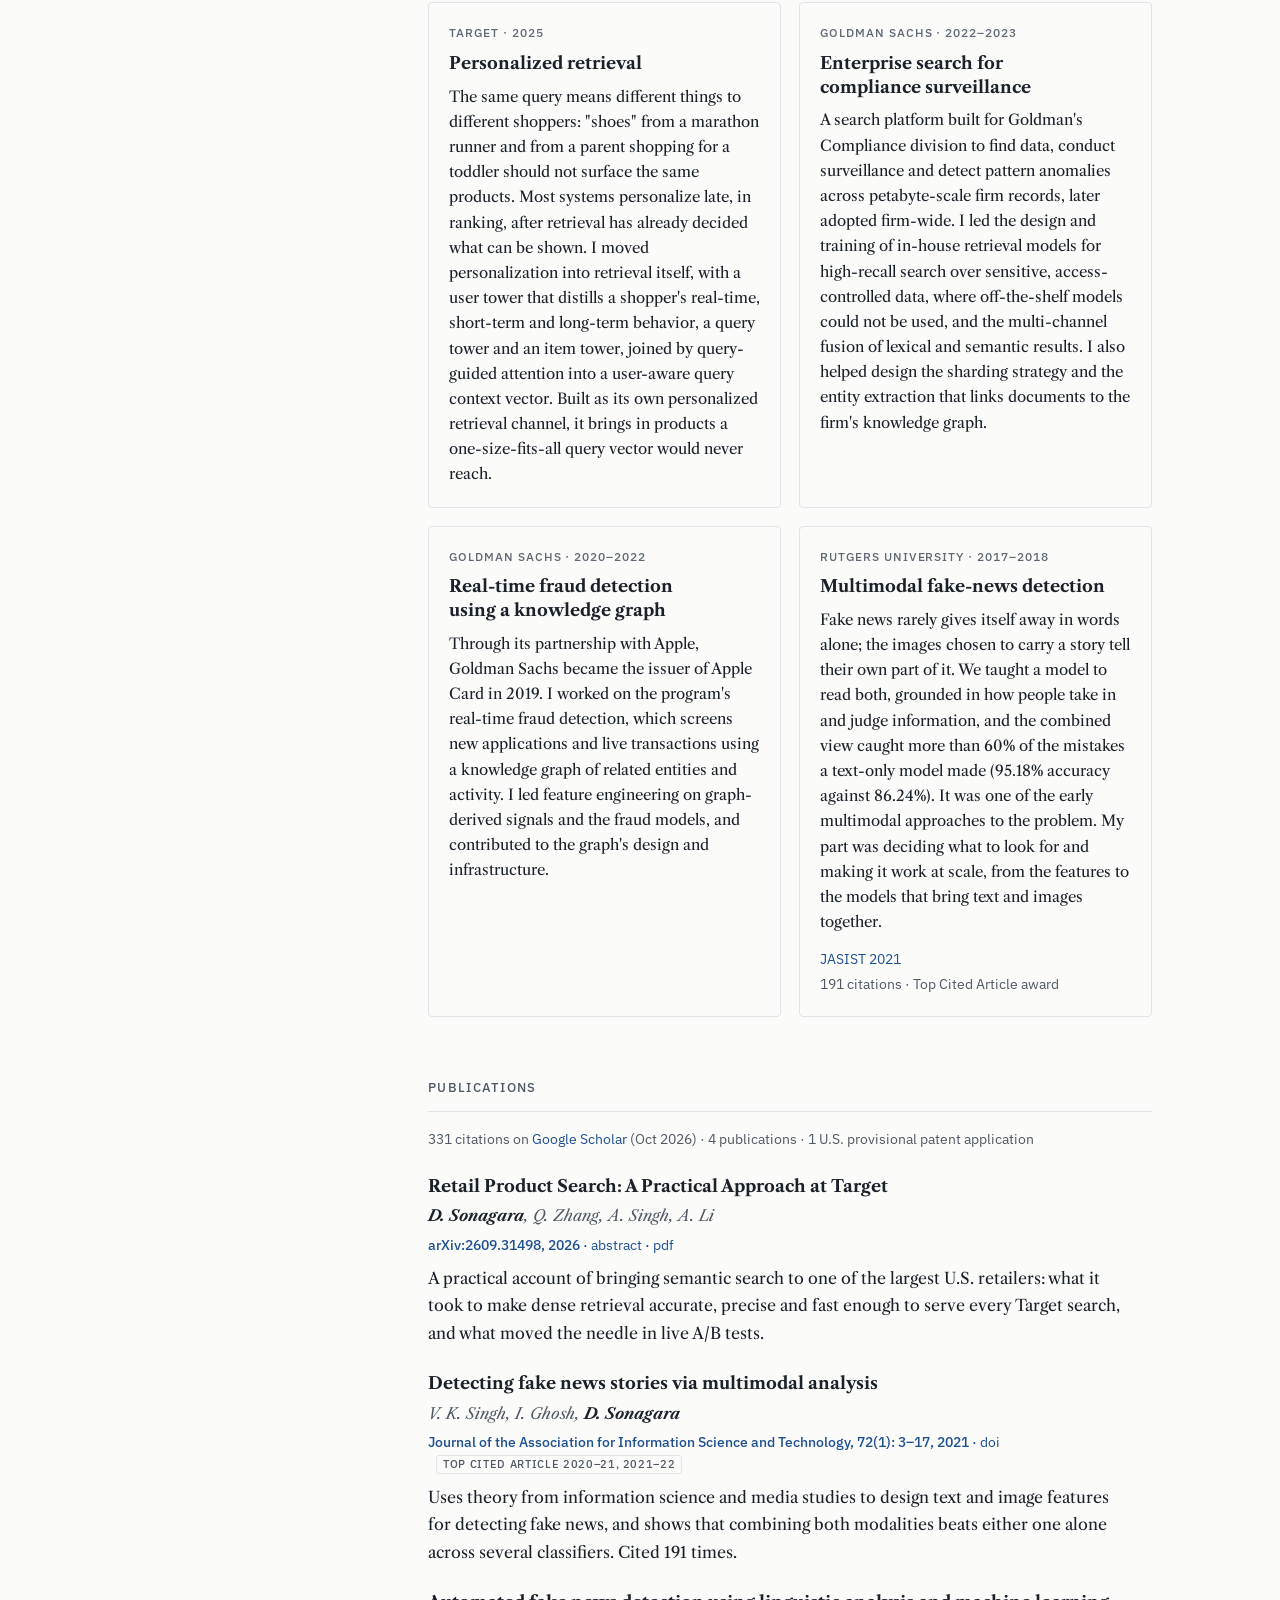
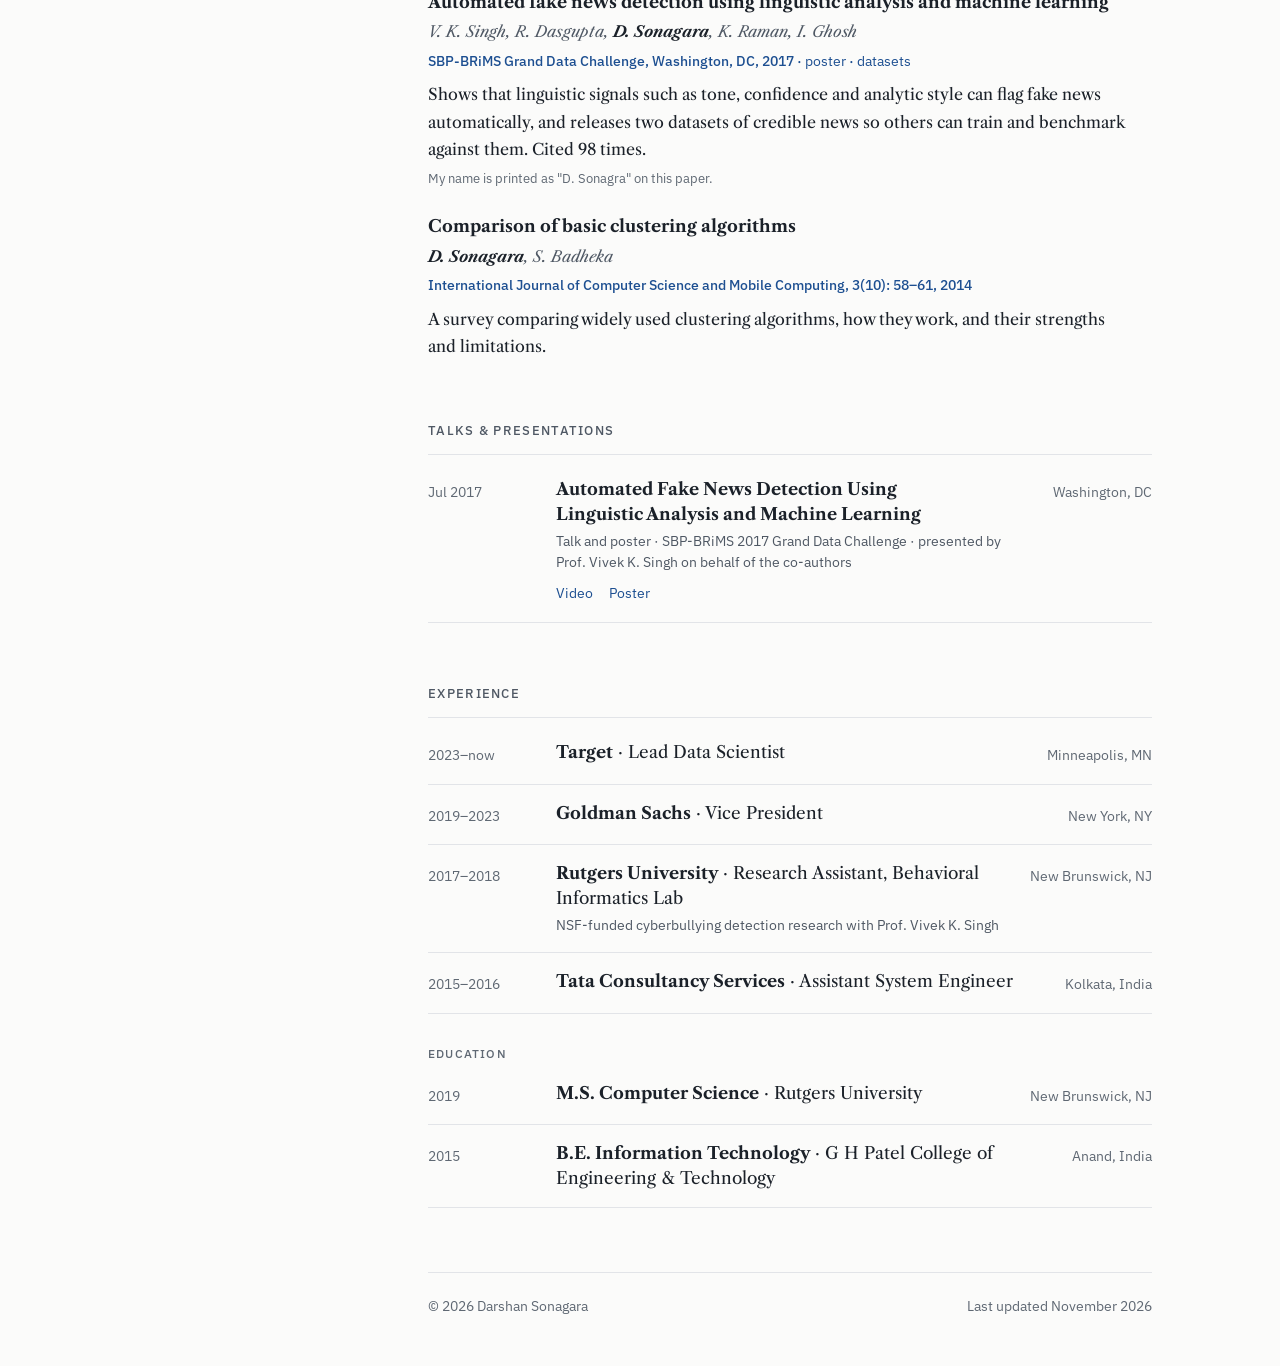
==== commit 75d064df: "Add CV page with downloadable PDF - New page at /cv/ in the site's style, with a Download PDF button" ====
--- a/index.html
+++ b/index.html
@@ -70,7 +70,7 @@
         <li><a href="#publications">publications</a></li>
         <li><a href="#talks">talks</a></li>
         <li><a href="#experience">experience</a></li>
-        <li><a href="assets/cv/Darshan_Sonagara_CV.pdf">cv (pdf)</a></li>
+        <li><a href="cv/">cv</a></li>
       </ul>
     </nav>
 
